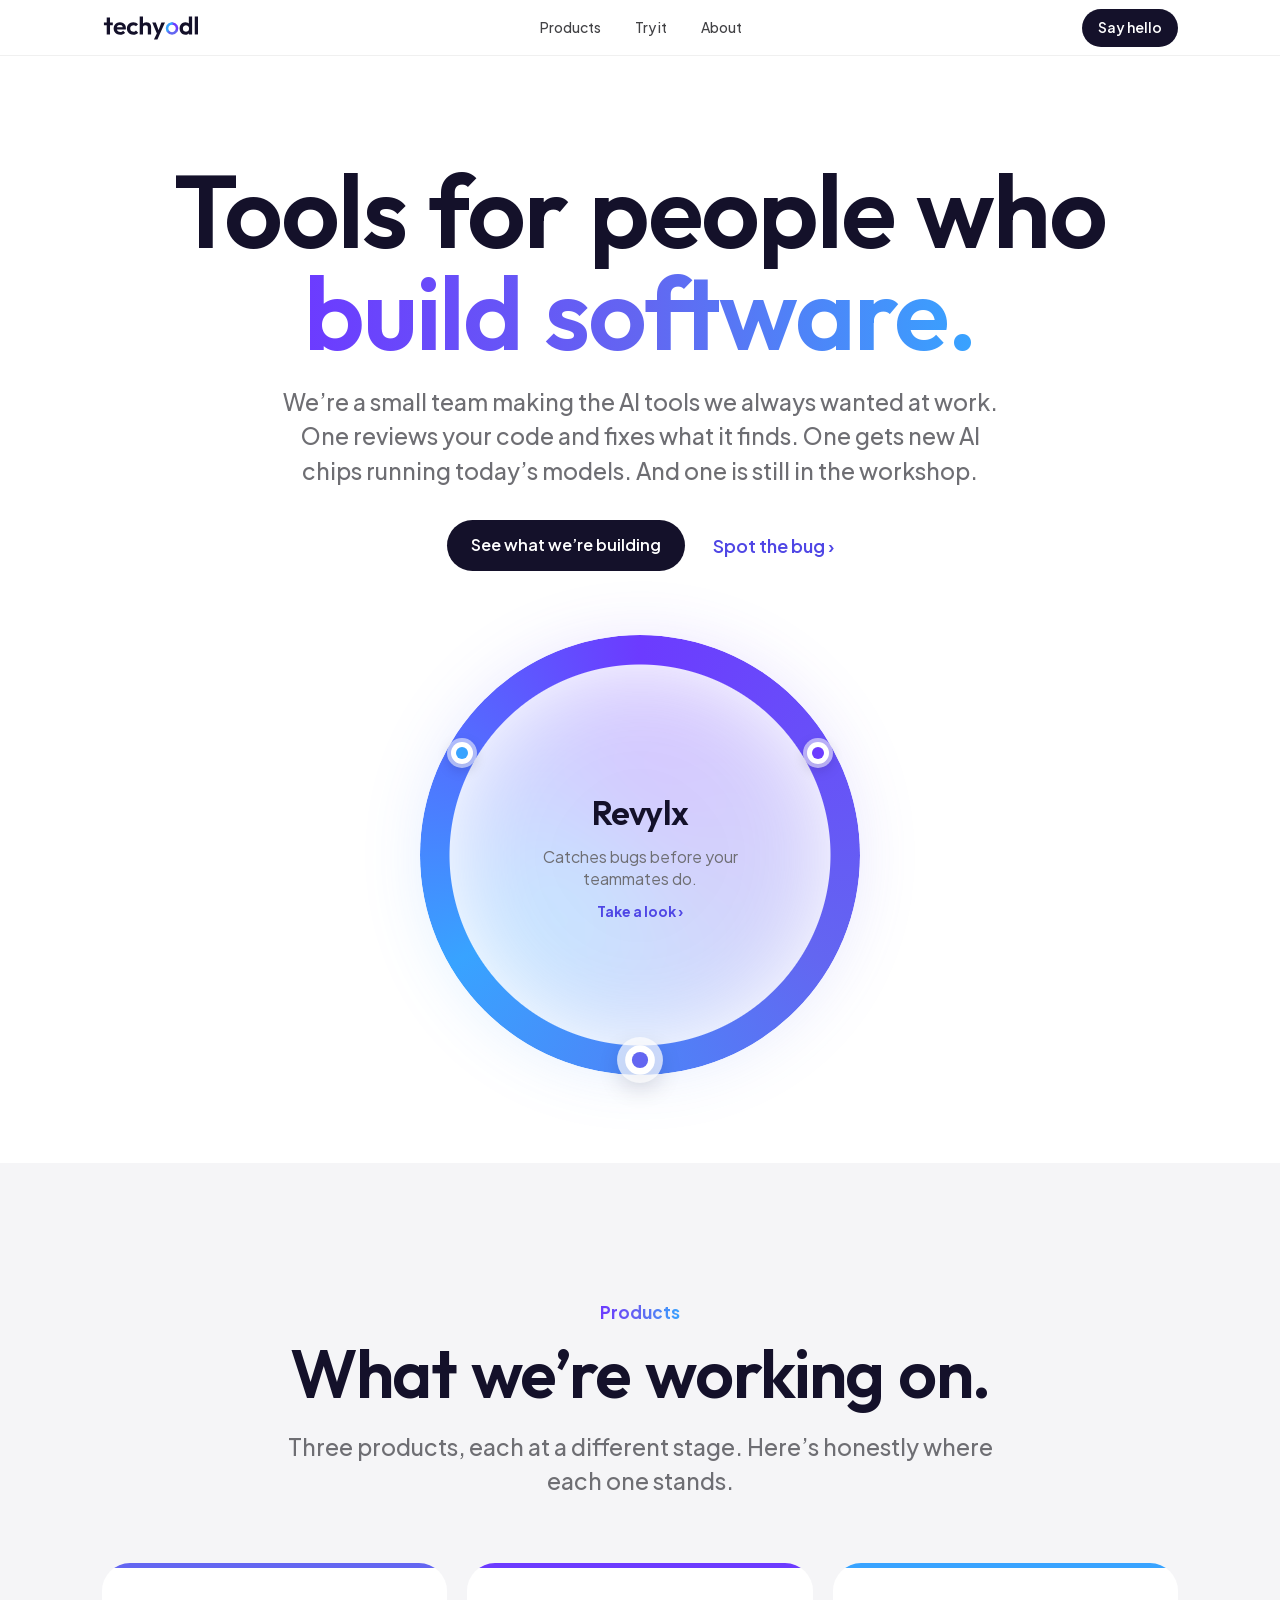
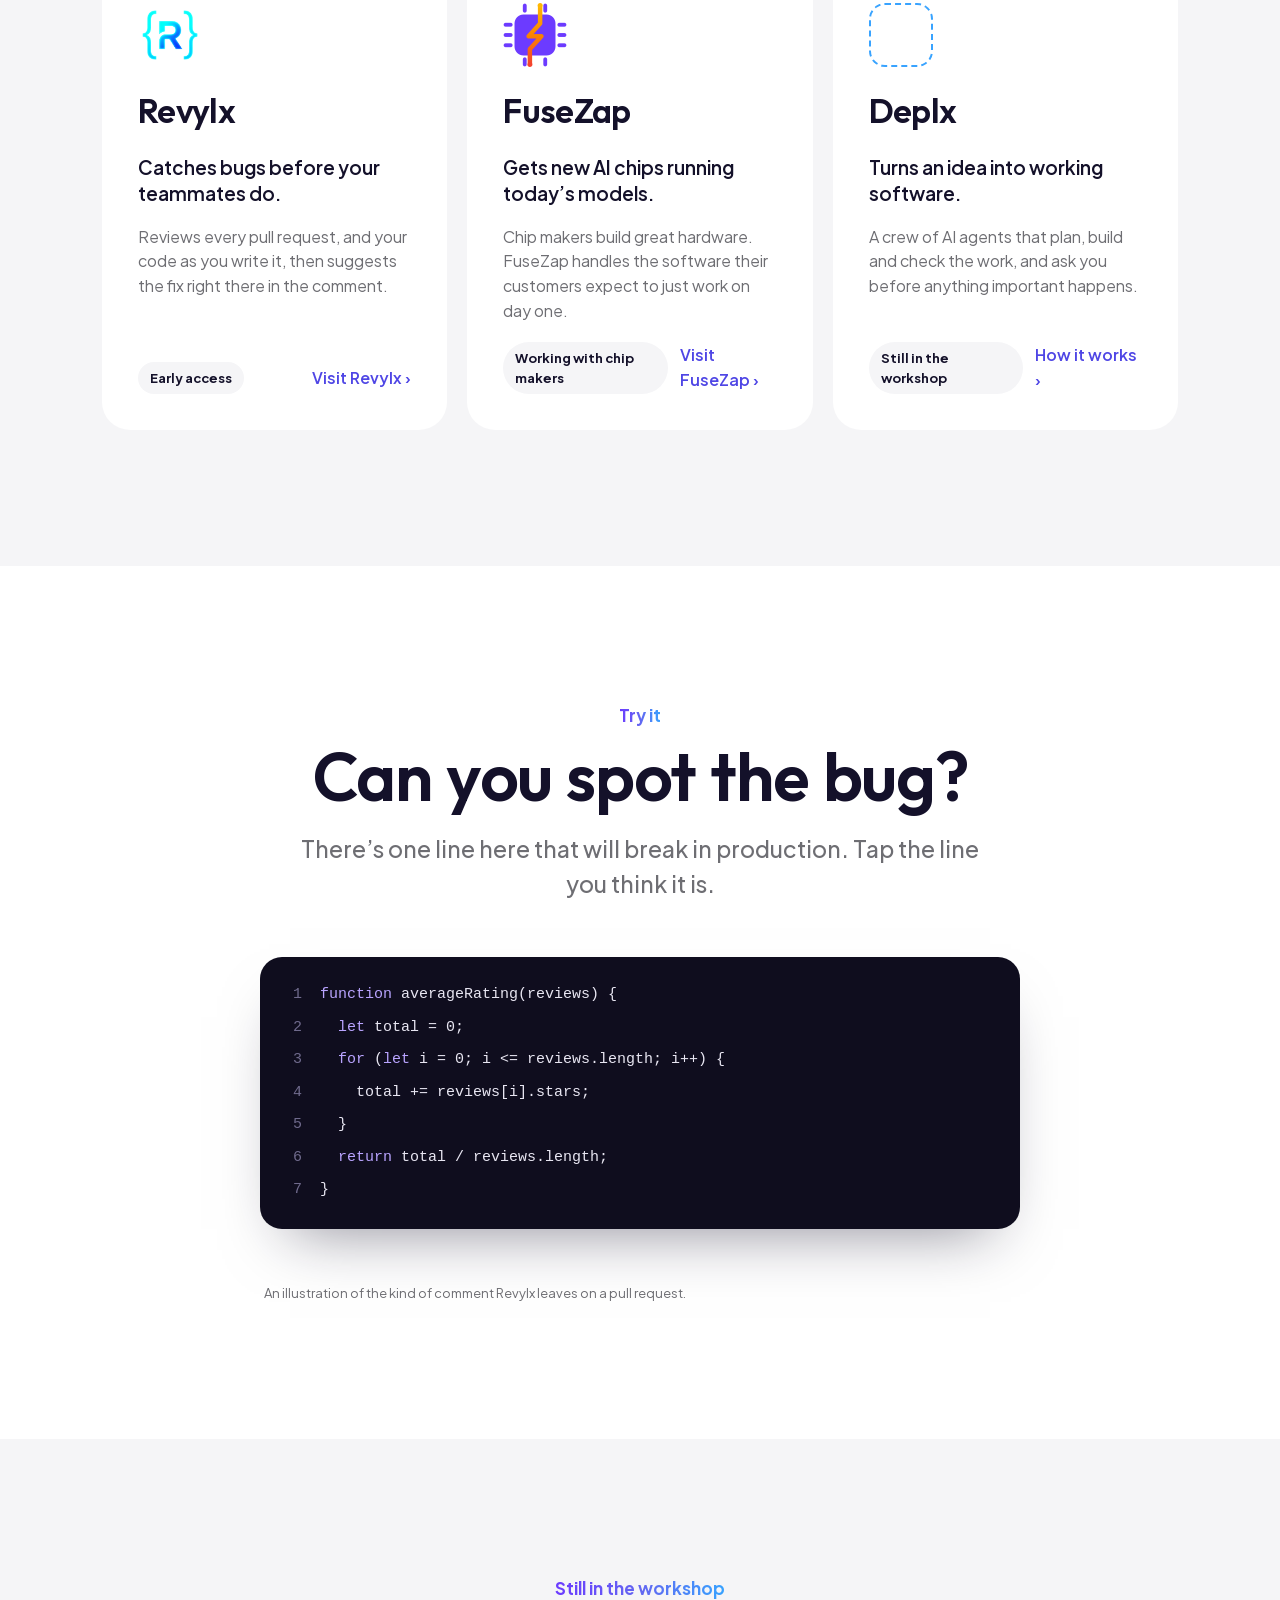
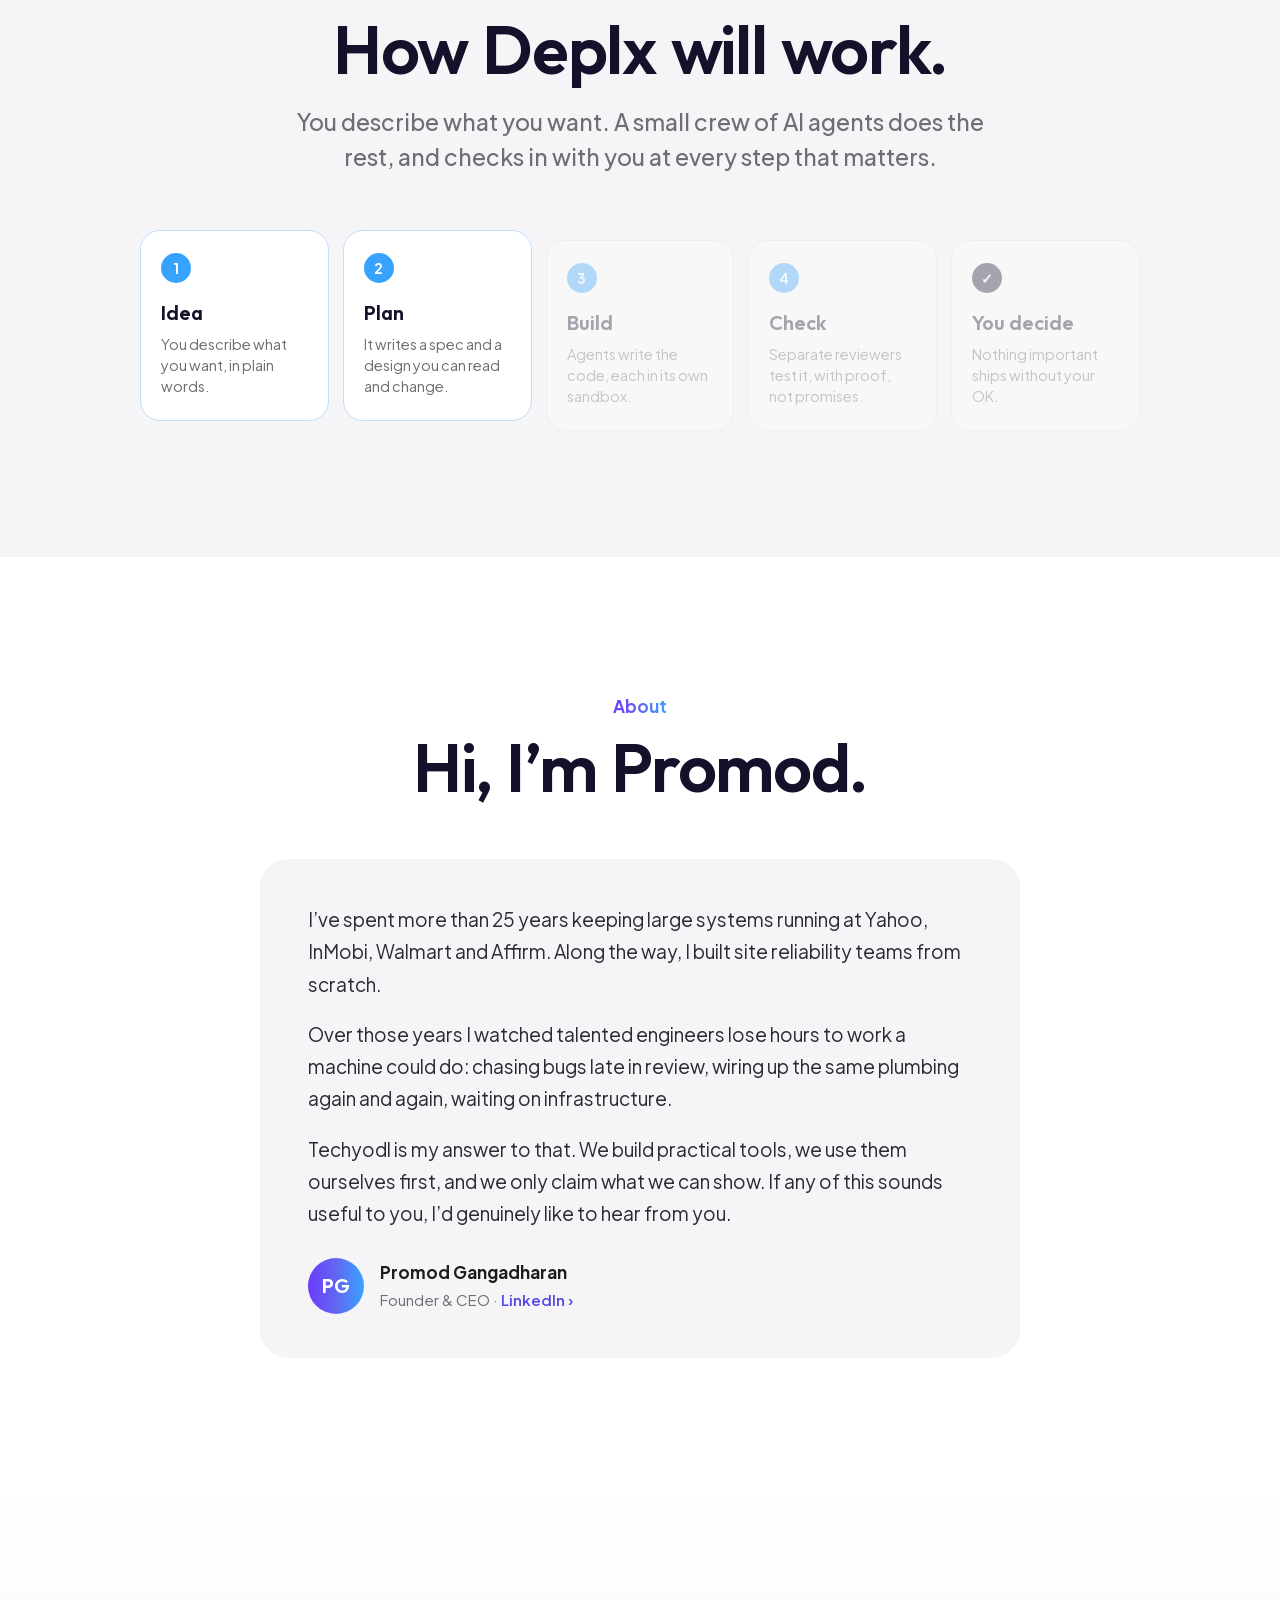
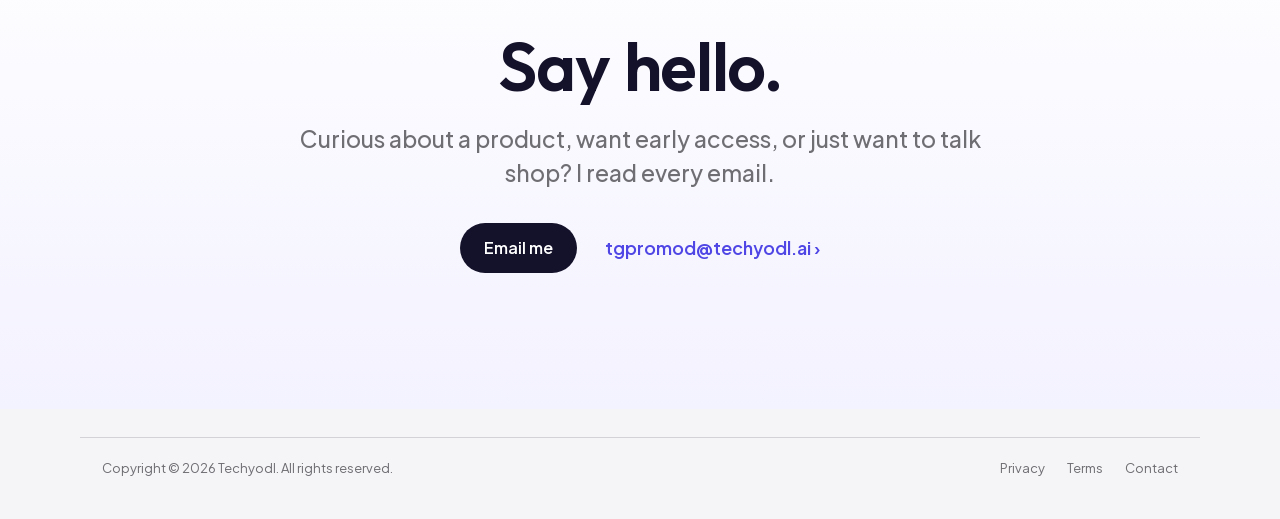
==== index.html @ 25a21658 "Launch techyodl.ai: products, spot-the-bug, Deplx steps, founder note, legal pages Co-Authored-By: C" ====
<!doctype html>
<html lang="en">
<head>
<meta charset="utf-8">
<meta name="viewport" content="width=device-width, initial-scale=1">
<title>techyodl — Tools for people who build software</title>
<meta name="description" content="A small team making AI tools for engineers: Revylx reviews your code and fixes what it finds, FuseZap gets new AI chips running today's models, and Deplx is still in the workshop.">
<meta name="theme-color" content="#FFFFFF">
<meta property="og:type" content="website">
<meta property="og:title" content="techyodl — Tools for people who build software">
<meta property="og:description" content="Revylx, FuseZap and Deplx: AI tools from a small team that uses what it builds.">
<meta property="og:url" content="https://techyodl.ai">
<meta property="og:image" content="https://techyodl.ai/og.png">
<meta name="twitter:card" content="summary_large_image">
<meta name="twitter:image" content="https://techyodl.ai/og.png">
<link rel="icon" href="/favicon.svg" type="image/svg+xml">
<link rel="icon" href="/favicon.ico" sizes="any">
<link rel="apple-touch-icon" href="/apple-touch-icon.png">
<link rel="preload" href="fonts/outfit-latin.woff2" as="font" type="font/woff2" crossorigin>
<link rel="stylesheet" href="styles.css?v=3">
</head>
<body>

<nav>
  <div class="wrap">
    <a class="brand" href="#top"><img src="logo.svg" alt="techyodl" width="122" height="26"></a>
    <div class="menu" id="menu"><a href="#products">Products</a><a href="#bug">Try it</a><a href="#hello">About</a><a class="menu-cta" href="#contact">Contact</a></div>
    <a class="pill" href="#contact">Say hello</a>
    <button class="menu-btn" aria-label="Open menu" aria-expanded="false" aria-controls="menu"><span></span><span></span></button>
  </div>
</nav>

<header class="hero center" id="top">
  <div class="wrap">
    <h1 class="reveal">Tools for people who<br><span class="grad">build software.</span></h1>
    <p class="sub reveal d1">We’re a small team making the AI tools we always wanted at work. One reviews your code and fixes what it finds. One gets new AI chips running today’s models. And one is still in the workshop.</p>
    <div class="links reveal d2">
      <a class="pill" href="#products">See what we’re building</a>
      <a class="more" href="#bug">Spot the bug ›</a>
    </div>
  </div>
  <div class="orbit2 reveal d3" aria-label="Our three products">
    <div class="glow" aria-hidden="true"></div>
    <div class="ring" aria-hidden="true"></div>
    <button class="dot" data-i="0" style="--c:#6366F1; left: calc(50% + (50% - 15px) * cos(90deg)); top: calc(50% + (50% - 15px) * sin(90deg))" aria-label="Revylx"></button>
    <button class="dot" data-i="1" style="--c:#6C3BFF; left: calc(50% + (50% - 15px) * cos(-30deg)); top: calc(50% + (50% - 15px) * sin(-30deg))" aria-label="FuseZap"></button>
    <button class="dot" data-i="2" style="--c:#38A3FF; left: calc(50% + (50% - 15px) * cos(210deg)); top: calc(50% + (50% - 15px) * sin(210deg))" aria-label="Deplx"></button>
    <div class="center" aria-live="polite">
      <div class="spot">
        <div class="name">Revylx</div>
        <div class="line">Catches bugs before your teammates do.</div>
        <a href="#products">Take a look ›</a>
      </div>
    </div>
  </div>
</header>

<section class="alt" id="products">
  <div class="wrap center">
    <p class="kicker reveal">Products</p>
    <h2 class="headline reveal d1">What we’re working on.</h2>
    <p class="sub reveal d2">Three products, each at a different stage. Here’s honestly where each one stands.</p>
    <div class="products">
      <article class="product reveal" style="--c:#6366F1">
        <img class="logo" src="assets/revylx.png" alt="Revylx logo" width="64" height="64">
        <h3>Revylx</h3>
        <p class="tag">Catches bugs before your teammates do.</p>
        <p>Reviews every pull request, and your code as you write it, then suggests the fix right there in the comment.</p>
        <div class="foot"><span class="badge">Early access</span><a class="more" href="https://revylx.techyodl.ai">Visit Revylx ›</a></div>
      </article>
      <article class="product reveal d1" style="--c:#6C3BFF">
        <img class="logo" src="assets/fusezap.png" alt="FuseZap logo" width="64" height="64">
        <h3>FuseZap</h3>
        <p class="tag">Gets new AI chips running today’s models.</p>
        <p>Chip makers build great hardware. FuseZap handles the software their customers expect to just work on day one.</p>
        <div class="foot"><span class="badge">Working with chip makers</span><a class="more" href="https://fusezap.ai">Visit FuseZap ›</a></div>
      </article>
      <article class="product reveal d2" style="--c:#38A3FF">
        <div class="soon-logo" aria-hidden="true"></div>
        <h3>Deplx</h3>
        <p class="tag">Turns an idea into working software.</p>
        <p>A crew of AI agents that plan, build and check the work, and ask you before anything important happens.</p>
        <div class="foot"><span class="badge">Still in the workshop</span><a class="more" href="#deplx">How it works ›</a></div>
      </article>
    </div>
  </div>
</section>

<section id="bug">
  <div class="wrap center">
    <p class="kicker reveal">Try it</p>
    <h2 class="headline reveal d1">Can you spot the bug?</h2>
    <p class="sub reveal d2">There’s one line here that will break in production. Tap the line you think it is.</p>
    <div class="bug reveal">
      <div class="code" role="group" aria-label="Code snippet. Choose the line with the bug.">
        <button class="ln" data-ok="0"><span class="num">1</span><span><span class="k">function</span> averageRating(reviews) {</span></button>
        <button class="ln" data-ok="0"><span class="num">2</span><span>  <span class="k">let</span> total = 0;</span></button>
        <button class="ln" data-ok="1"><span class="num">3</span><span>  <span class="k">for</span> (<span class="k">let</span> i = 0; i &lt;= reviews.length; i++) {</span></button>
        <button class="ln" data-ok="0"><span class="num">4</span><span>    total += reviews[i].stars;</span></button>
        <button class="ln" data-ok="0"><span class="num">5</span><span>  }</span></button>
        <button class="ln" data-ok="0"><span class="num">6</span><span>  <span class="k">return</span> total / reviews.length;</span></button>
        <button class="ln" data-ok="0"><span class="num">7</span><span>}</span></button>
      </div>
      <p class="hint" aria-live="polite"></p>
      <div class="review" role="status">
        <div class="who"><img src="assets/revylx.png" alt="">Revylx <span class="sev">Bug · line 3</span></div>
        <p>This loop runs one step too far. When <code>i</code> equals <code>reviews.length</code>, <code>reviews[i]</code> is undefined and <code>.stars</code> throws. Use <code>&lt;</code> instead of <code>&lt;=</code>.</p>
        <pre><span class="del">-  for (let i = 0; i &lt;= reviews.length; i++) {</span>
<span class="add">+  for (let i = 0; i &lt; reviews.length; i++) {</span></pre>
      </div>
      <p class="note">An illustration of the kind of comment Revylx leaves on a pull request.</p>
    </div>
  </div>
</section>

<section class="alt" id="deplx">
  <div class="wrap center">
    <p class="kicker reveal">Still in the workshop</p>
    <h2 class="headline reveal d1">How Deplx will work.</h2>
    <p class="sub reveal d2">You describe what you want. A small crew of AI agents does the rest, and checks in with you at every step that matters.</p>
    <div class="steps">
      <div class="step"><div class="i">1</div><div class="t">Idea</div><p>You describe what you want, in plain words.</p></div>
      <div class="step"><div class="i">2</div><div class="t">Plan</div><p>It writes a spec and a design you can read and change.</p></div>
      <div class="step"><div class="i">3</div><div class="t">Build</div><p>Agents write the code, each in its own sandbox.</p></div>
      <div class="step"><div class="i">4</div><div class="t">Check</div><p>Separate reviewers test it, with proof, not promises.</p></div>
      <div class="step"><div class="i">✓</div><div class="t">You decide</div><p>Nothing important ships without your OK.</p></div>
    </div>
  </div>
</section>

<section id="hello">
  <div class="wrap center">
    <p class="kicker reveal">About</p>
    <h2 class="headline reveal d1">Hi, I’m Promod.</h2>
    <div class="note-card reveal" style="background: var(--alt)">
      <p>I’ve spent more than 25 years keeping large systems running at Yahoo, InMobi, Walmart and Affirm. Along the way, I built site reliability teams from scratch.</p>
      <p>Over those years I watched talented engineers lose hours to work a machine could do: chasing bugs late in review, wiring up the same plumbing again and again, waiting on infrastructure.</p>
      <p>Techyodl is my answer to that. We build practical tools, we use them ourselves first, and we only claim what we can show. If any of this sounds useful to you, I’d genuinely like to hear from you.</p>
      <div class="sig"><div class="av" aria-hidden="true">PG</div><div><b>Promod Gangadharan</b><span>Founder &amp; CEO · <a class="more" style="font-size:15px" href="https://www.linkedin.com/in/promodk" target="_blank" rel="noopener">LinkedIn ›</a></span></div></div>
    </div>
  </div>
</section>

<section class="cta center" id="contact">
  <div class="wrap">
    <h2 class="headline reveal">Say hello.</h2>
    <p class="sub reveal d1">Curious about a product, want early access, or just want to talk shop? I read every email.</p>
    <div class="links reveal d2">
      <a class="pill" href="mailto:tgpromod@techyodl.ai">Email me</a>
      <a class="more" href="mailto:tgpromod@techyodl.ai">tgpromod@techyodl.ai ›</a>
    </div>
  </div>
</section>

<footer>
  <div class="wrap">
    <span>Copyright © 2026 Techyodl. All rights reserved.</span>
    <div class="legal-links"><a href="privacy.html">Privacy</a><a href="terms.html">Terms</a><a href="mailto:tgpromod@techyodl.ai">Contact</a></div>
  </div>
</footer>

<script>
(() => {
  const nav = document.querySelector('nav'), btn = nav.querySelector('.menu-btn');
  btn.addEventListener('click', () => { const o = nav.classList.toggle('open'); btn.setAttribute('aria-expanded', o); btn.setAttribute('aria-label', o ? 'Close menu' : 'Open menu'); });
  nav.querySelectorAll('.menu a').forEach(a => a.addEventListener('click', () => { nav.classList.remove('open'); btn.setAttribute('aria-expanded', false); }));
  const io = new IntersectionObserver((es) => es.forEach(e => { if (e.isIntersecting) { e.target.classList.add('in'); io.unobserve(e.target); } }), { threshold: 0.12 });
  document.querySelectorAll('.reveal').forEach(el => io.observe(el));

  // orbit spotlight
  const P = [
    { name: 'Revylx', line: 'Catches bugs before your teammates do.', href: '#products' },
    { name: 'FuseZap', line: 'Gets new AI chips running today’s models.', href: '#products' },
    { name: 'Deplx', line: 'Turns an idea into working software. Still in the workshop.', href: '#deplx' },
  ];
  const dots = [...document.querySelectorAll('.orbit2 .dot')], spot = document.querySelector('.orbit2 .spot');
  let cur = 0, timer;
  const show = (i) => {
    cur = i; dots.forEach((d, k) => d.classList.toggle('on', k === i));
    spot.classList.add('out');
    setTimeout(() => { spot.querySelector('.name').textContent = P[i].name; spot.querySelector('.line').textContent = P[i].line; spot.querySelector('a').setAttribute('href', P[i].href); spot.classList.remove('out'); }, 250);
  };
  const auto = () => { clearInterval(timer); if (!matchMedia('(prefers-reduced-motion: reduce)').matches) timer = setInterval(() => show((cur + 1) % P.length), 3800); };
  dots.forEach((d, i) => d.addEventListener('click', () => { show(i); auto(); }));
  dots[0].classList.add('on'); auto();

  // spot the bug
  const lines = [...document.querySelectorAll('.code .ln')], hint = document.querySelector('.bug .hint'), review = document.querySelector('.review');
  let tries = 0, solved = false;
  const reveal = () => { solved = true; lines.forEach(l => { if (l.dataset.ok === '1') l.classList.add('hit'); }); review.classList.add('show'); };
  lines.forEach(l => l.addEventListener('click', () => {
    if (solved) return;
    if (l.dataset.ok === '1') { hint.textContent = 'Nice catch. Here’s what Revylx would say:'; reveal(); return; }
    tries++; l.classList.add('miss');
    hint.textContent = tries < 2 ? 'Not that one. Look closely at the loop.' : 'Tricky one. Here it is:';
    if (tries >= 2) reveal();
  }));

  // deplx steps light up one by one
  const steps = [...document.querySelectorAll('.step')];
  const so = new IntersectionObserver((es) => es.forEach(e => {
    if (!e.isIntersecting) return; so.disconnect();
    steps.forEach((s, i) => setTimeout(() => s.classList.add('on'), i * 450));
  }), { threshold: 0.3 });
  if (steps.length) so.observe(steps[0].parentElement);
})();
</script>
</body>
</html>
---- styles.css ----
@font-face { font-family: 'Outfit'; font-style: normal; font-weight: 500 700; font-display: swap; src: url(fonts/outfit-latin.woff2) format('woff2'); }
@font-face { font-family: 'Plus Jakarta Sans'; font-style: normal; font-weight: 400 800; font-display: swap; src: url(fonts/plus-jakarta-sans-latin.woff2) format('woff2'); }

:root {
  --ink: #14112A; --text: #1D1D1F; --grey: #6E6E73; --line: #E3E3E8; --alt: #F5F5F7; --white: #FFFFFF;
  --violet: #6C3BFF; --indigo: #6366F1; --sky: #38A3FF; --link: #4F46E5;
  --family: linear-gradient(90deg, #6C3BFF 0%, #6366F1 50%, #38A3FF 100%);
  --display: 'Outfit', -apple-system, 'Segoe UI', sans-serif;
  --body: 'Plus Jakarta Sans', -apple-system, 'Segoe UI', sans-serif;
}
* { box-sizing: border-box; }
html { scroll-behavior: smooth; }
body { margin: 0; font-family: var(--body); font-size: 17px; line-height: 1.55; color: var(--text); background: var(--white); -webkit-font-smoothing: antialiased; }
a { color: inherit; text-decoration: none; }
.wrap { max-width: 1120px; margin: 0 auto; padding: 0 22px; }
.center { text-align: center; }
h1, h2, h3 { margin: 0; font-family: var(--display); font-weight: 600; letter-spacing: -0.02em; word-spacing: 0.04em; color: var(--ink); }
.headline { font-size: clamp(36px, 5.6vw, 68px); line-height: 1.06; }
.sub { font-size: clamp(18px, 2vw, 23px); line-height: 1.5; color: var(--grey); font-weight: 500; max-width: 720px; margin: 20px auto 0; }
.kicker { font-size: 17px; font-weight: 700; margin: 0 0 12px; background: var(--family); -webkit-background-clip: text; background-clip: text; color: transparent; display: inline-block; }
section { padding: 136px 0; }
.alt { background: var(--alt); }
.grad { background: var(--family); -webkit-background-clip: text; background-clip: text; color: transparent; }

.links { display: flex; justify-content: center; align-items: center; gap: 28px; margin-top: 32px; flex-wrap: wrap; }
.pill { background: var(--ink); color: var(--white); font-weight: 600; font-size: 16px; padding: 13px 24px; border-radius: 999px; transition: opacity .2s ease; }
.pill:hover { opacity: .86; }
.more { color: var(--link); font-weight: 600; font-size: 18px; }
.more:hover { text-decoration: underline; }

.reveal { opacity: 0; transform: translateY(32px); transition: opacity .9s cubic-bezier(.2,.7,.2,1), transform .9s cubic-bezier(.2,.7,.2,1); }
.reveal.in { opacity: 1; transform: none; }
.d1 { transition-delay: .08s; } .d2 { transition-delay: .16s; } .d3 { transition-delay: .24s; }

/* nav */
nav { position: sticky; top: 0; z-index: 20; height: 56px; background: rgba(255,255,255,.8); backdrop-filter: saturate(180%) blur(20px); -webkit-backdrop-filter: saturate(180%) blur(20px); border-bottom: 1px solid rgba(0,0,0,.06); }
nav .wrap { height: 56px; display: flex; align-items: center; justify-content: space-between; }
.brand img { height: 26px; width: auto; display: block; }
nav .menu { display: flex; gap: 34px; font-size: 14px; color: #424245; font-weight: 500; }
nav .menu a:hover { color: var(--text); }
nav .pill { font-size: 14px; padding: 8px 16px; }
.menu-btn { display: none; width: 40px; height: 40px; border: 0; background: transparent; cursor: pointer; position: relative; }
.menu-btn span { position: absolute; left: 11px; right: 11px; height: 2px; border-radius: 2px; background: var(--text); transition: transform .25s ease, top .25s ease; }
.menu-btn span:nth-child(1) { top: 15px; } .menu-btn span:nth-child(2) { top: 23px; }
nav.open .menu-btn span:nth-child(1) { top: 19px; transform: rotate(45deg); }
nav.open .menu-btn span:nth-child(2) { top: 19px; transform: rotate(-45deg); }
@media (min-width: 860px) { nav .menu .menu-cta { display: none; } }

/* hero */
.hero { padding: 104px 0 88px; overflow: hidden; }
.hero h1 { font-size: clamp(46px, 8vw, 104px); line-height: 1.0; }
.orbit { width: min(560px, 90vw); margin: 64px auto 0; display: block; overflow: visible; }
.orbit .seg { stroke-dasharray: 260 1000; stroke-dashoffset: 260; animation: draw 1.4s cubic-bezier(.3,.7,.2,1) forwards; }
.orbit .seg.s2 { animation-delay: .25s; } .orbit .seg.s3 { animation-delay: .5s; }
@keyframes draw { to { stroke-dashoffset: 0; } }
.orbit text { font-family: var(--display); font-weight: 600; font-size: 22px; fill: var(--ink); }
.orbit text.st { font-family: var(--body); font-weight: 500; font-size: 14px; fill: var(--grey); }

/* products */
.products { display: grid; grid-template-columns: repeat(3, minmax(0, 1fr)); gap: 20px; margin-top: 64px; text-align: left; }
.product { position: relative; background: var(--white); border-radius: 28px; padding: 40px 36px 36px; display: flex; flex-direction: column; gap: 18px; min-height: 420px; overflow: hidden; }
.product::before { content: ""; position: absolute; left: 0; right: 0; top: 0; height: 5px; background: var(--c); }
.product .logo { width: 64px; height: 64px; border-radius: 16px; object-fit: contain; }
.product .soon-logo { width: 64px; height: 64px; border-radius: 16px; border: 2px dashed var(--sky); }
.product h3 { font-size: 34px; }
.product .tag { font-size: 19px; font-weight: 600; color: var(--ink); line-height: 1.35; margin: 0; }
.product p { margin: 0; color: var(--grey); font-size: 16px; }
.product .foot { margin-top: auto; display: flex; align-items: center; justify-content: space-between; gap: 12px; }
.badge { font-size: 13px; font-weight: 700; padding: 6px 12px; border-radius: 999px; background: var(--alt); color: var(--ink); }
.product .more { font-size: 16px; }

/* principles */
.principles { display: grid; grid-template-columns: repeat(3, minmax(0, 1fr)); gap: 20px; margin-top: 64px; text-align: left; }
.principle { background: var(--alt); border-radius: 24px; padding: 36px; }
.principle .n { font-family: var(--display); font-size: 15px; font-weight: 600; margin: 0 0 18px; }
.principle h3 { font-size: 26px; margin-bottom: 10px; }
.principle p { margin: 0; color: var(--grey); }

/* founder */
.founder { display: grid; grid-template-columns: 260px 1fr; gap: 56px; align-items: center; max-width: 900px; margin: 64px auto 0; text-align: left; }
.founder .portrait { width: 260px; aspect-ratio: 1; border-radius: 32px; background: var(--family); display: grid; place-items: center; color: var(--white); font-family: var(--display); font-weight: 600; font-size: 84px; }
.founder .role { font-weight: 700; margin: 0 0 6px; font-size: 16px; }
.founder h3 { font-size: 40px; }
.founder p { color: #3A3A3F; font-size: 18px; line-height: 1.65; margin: 18px 0 0; }
.founder .more { display: inline-block; margin-top: 18px; font-size: 16px; }

/* contact */
.cta { background: linear-gradient(180deg, var(--white), #F3F2FF); }

/* footer */
footer { background: var(--alt); padding: 28px 0 40px; font-size: 13px; color: var(--grey); }
footer .wrap { display: flex; justify-content: space-between; align-items: center; gap: 16px; flex-wrap: wrap; border-top: 1px solid #D2D2D7; padding-top: 20px; }
footer .legal-links { display: flex; gap: 22px; flex-wrap: wrap; }
footer a:hover { color: var(--text); text-decoration: underline; }

/* legal pages */
.legal { padding: 96px 0 120px; }
.legal .wrap { max-width: 760px; }
.legal h1 { font-size: clamp(40px, 6vw, 64px); line-height: 1.05; margin-bottom: 12px; }
.legal .updated { color: var(--grey); font-size: 15px; margin: 0 0 48px; }
.legal h2 { font-size: 24px; margin: 44px 0 12px; }
.legal p, .legal li { font-size: 17px; line-height: 1.7; color: #3A3A3F; }
.legal ul { padding-left: 22px; }
.legal a { color: var(--link); text-decoration: underline; }

/* responsive */
@media (min-width: 1440px) { .wrap { max-width: 1200px; } section { padding: 160px 0; } }
@media (max-width: 1023px) {
  section { padding: 112px 0; }
  .products { grid-template-columns: 1fr; max-width: 620px; margin-left: auto; margin-right: auto; }
  .product { min-height: 0; }
  .principles { grid-template-columns: 1fr; max-width: 620px; margin-left: auto; margin-right: auto; }
  .founder { grid-template-columns: 200px 1fr; gap: 36px; }
  .founder .portrait { width: 200px; font-size: 64px; }
}
@media (max-width: 859px) {
  .menu-btn { display: block; }
  nav .pill { display: none; }
  nav .menu { display: none; position: absolute; top: 56px; left: 0; right: 0; flex-direction: column; gap: 0; background: rgba(255,255,255,.97); backdrop-filter: blur(20px); border-bottom: 1px solid var(--line); padding: 8px 22px 20px; }
  nav .menu a { font-size: 20px; font-weight: 700; color: var(--text); padding: 14px 0; border-bottom: 1px solid var(--line); }
  nav.open .menu { display: flex; }
}
@media (max-width: 767px) {
  body { font-size: 16px; }
  .wrap { padding: 0 20px; }
  section { padding: 84px 0; }
  .hero { padding: 64px 0 56px; }
  .hero h1 { font-size: clamp(40px, 11vw, 56px); }
  .headline { font-size: clamp(32px, 9vw, 44px); }
  .orbit { margin-top: 40px; }
  .orbit text { font-size: 26px; } .orbit text.st { font-size: 17px; }
  .products, .principles { margin-top: 44px; gap: 14px; }
  .product { padding: 32px 26px 28px; border-radius: 22px; }
  .principle { padding: 28px 24px; border-radius: 20px; }
  .founder { grid-template-columns: 1fr; gap: 24px; margin-top: 44px; }
  .founder .portrait { width: 140px; font-size: 46px; border-radius: 24px; }
  .founder h3 { font-size: 32px; }
  .founder p { font-size: 17px; }
  .legal { padding: 64px 0 88px; }
  footer .wrap { flex-direction: column; align-items: flex-start; }
}
@media (prefers-reduced-motion: reduce) {
  .reveal { opacity: 1; transform: none; transition: none; }
  .orbit .seg { animation: none; stroke-dashoffset: 0; }
}

/* ---------- v2: seamless orbit hero ---------- */
.orbit2 { position: relative; width: min(440px, 82vw); aspect-ratio: 1; margin: 64px auto 0; }
.orbit2 .glow { position: absolute; inset: 6%; border-radius: 50%; background: conic-gradient(from 0deg, #6C3BFF, #6366F1, #38A3FF, #6C3BFF); filter: blur(42px); opacity: .28; animation: spin 24s linear infinite; }
.orbit2 .ring { position: absolute; inset: 0; border-radius: 50%; background: conic-gradient(from 0deg, #6C3BFF, #6366F1, #38A3FF, #6C3BFF);
  -webkit-mask: radial-gradient(farthest-side, transparent calc(100% - 30px), #000 calc(100% - 29px)); mask: radial-gradient(farthest-side, transparent calc(100% - 30px), #000 calc(100% - 29px));
  animation: spin 24s linear infinite; }
@keyframes spin { to { transform: rotate(360deg); } }
.orbit2 .dot { position: absolute; width: 22px; height: 22px; margin: -11px 0 0 -11px; border-radius: 50%; background: var(--white); border: 0; padding: 0; cursor: pointer;
  box-shadow: 0 0 0 4px rgba(255,255,255,.55), 0 4px 14px rgba(20,17,42,.25); transition: transform .3s ease, box-shadow .3s ease; }
.orbit2 .dot::after { content: ""; position: absolute; inset: 5px; border-radius: 50%; background: var(--c); }
.orbit2 .dot.on { transform: scale(1.35); box-shadow: 0 0 0 6px rgba(255,255,255,.7), 0 6px 20px rgba(20,17,42,.3); }
.orbit2 .dot:focus-visible { outline: 3px solid var(--link); outline-offset: 4px; }
.orbit2 .center { position: absolute; inset: 22%; display: flex; flex-direction: column; align-items: center; justify-content: center; text-align: center; }
.orbit2 .spot { transition: opacity .35s ease, transform .35s ease; }
.orbit2 .spot.out { opacity: 0; transform: translateY(8px); }
.orbit2 .spot .name { font-family: var(--display); font-weight: 600; font-size: clamp(26px, 4vw, 34px); color: var(--ink); letter-spacing: -0.02em; }
.orbit2 .spot .line { font-size: clamp(14px, 1.6vw, 16px); color: var(--grey); margin-top: 6px; max-width: 220px; line-height: 1.4; }
.orbit2 .spot a { display: inline-block; margin-top: 10px; font-size: 14px; font-weight: 700; color: var(--link); }

/* ---------- v2: spot the bug ---------- */
.bug { max-width: 760px; margin: 56px auto 0; text-align: left; }
.code { background: #0F0D1E; border-radius: 22px; padding: 22px 0; font-family: 'JetBrains Mono', ui-monospace, monospace; font-size: 15px; line-height: 1.5; color: #E8E6F2; overflow-x: auto; box-shadow: 0 30px 60px -30px rgba(20,17,42,.5); }
.code button.ln { display: flex; width: 100%; gap: 18px; padding: 5px 24px; border: 0; background: transparent; color: inherit; font: inherit; text-align: left; cursor: pointer; white-space: pre; min-width: max-content; transition: background .2s ease; }
.code button.ln:hover { background: rgba(255,255,255,.06); }
.code button.ln .num { color: #6F6A8C; width: 18px; flex: none; text-align: right; }
.code button.ln.miss { background: rgba(244,68,46,.14); }
.code button.ln.hit { background: rgba(56,163,255,.18); }
.code .k { color: #B9A4FF; } .code .s { color: #7EE0B6; } .code .c { color: #6F6A8C; }
.bug .hint { margin: 16px 4px 0; color: var(--grey); font-size: 15px; min-height: 24px; }
.review { margin-top: 18px; background: var(--white); border: 1px solid var(--line); border-radius: 20px; padding: 22px 24px; box-shadow: 0 20px 40px -24px rgba(20,17,42,.3); display: none; }
.review.show { display: block; animation: rise .5s cubic-bezier(.2,.7,.2,1); }
@keyframes rise { from { opacity: 0; transform: translateY(12px); } to { opacity: 1; transform: none; } }
.review .who { display: flex; align-items: center; gap: 10px; font-weight: 700; font-size: 15px; }
.review .who img { width: 26px; height: 26px; }
.review .sev { font-size: 12px; font-weight: 700; padding: 3px 9px; border-radius: 999px; background: #FDECEA; color: #B42318; }
.review p { margin: 12px 0 0; color: #3A3A3F; font-size: 16px; }
.review pre { margin: 14px 0 0; background: var(--alt); border-radius: 12px; padding: 12px 16px; font-family: 'JetBrains Mono', ui-monospace, monospace; font-size: 14px; overflow-x: auto; }
.review .del { color: #B42318; } .review .add { color: #067647; }
.bug .note { font-size: 13px; color: var(--grey); margin: 14px 4px 0; }

/* ---------- v2: deplx steps ---------- */
.steps { display: grid; grid-template-columns: repeat(5, minmax(0, 1fr)); gap: 14px; margin: 56px auto 0; max-width: 1000px; text-align: left; counter-reset: s; }
.step { background: var(--white); border-radius: 20px; padding: 22px 20px; border: 1px solid var(--line); opacity: .35; transform: translateY(10px); transition: opacity .5s ease, transform .5s ease, border-color .5s ease; }
.step.on { opacity: 1; transform: none; border-color: #BFDFFF; }
.step .t { font-family: var(--display); font-weight: 600; font-size: 20px; color: var(--ink); }
.step p { margin: 6px 0 0; font-size: 14.5px; color: var(--grey); line-height: 1.45; }
.step .i { width: 30px; height: 30px; border-radius: 50%; display: grid; place-items: center; font-size: 14px; font-weight: 700; color: var(--white); background: var(--sky); margin-bottom: 14px; }
.step:last-child .i { background: var(--ink); }

/* ---------- v2: founder note ---------- */
.note-card { max-width: 760px; margin: 56px auto 0; text-align: left; background: var(--white); border-radius: 28px; padding: 44px 48px; }
.note-card p { font-size: 19px; line-height: 1.7; color: #2C2B33; margin: 0 0 18px; }
.note-card .sig { display: flex; align-items: center; gap: 16px; margin-top: 28px; }
.note-card .av { width: 56px; height: 56px; border-radius: 50%; background: var(--family); color: var(--white); display: grid; place-items: center; font-family: var(--display); font-weight: 600; font-size: 20px; }
.note-card .sig b { display: block; font-size: 17px; }
.note-card .sig span { color: var(--grey); font-size: 15px; }

@media (max-width: 1023px) { .steps { grid-template-columns: 1fr; max-width: 520px; } }
@media (max-width: 767px) {
  .orbit2 { margin-top: 44px; }
  .orbit2 .ring { -webkit-mask: radial-gradient(farthest-side, transparent calc(100% - 22px), #000 calc(100% - 21px)); mask: radial-gradient(farthest-side, transparent calc(100% - 22px), #000 calc(100% - 21px)); }
  .code { font-size: 11px; border-radius: 18px; } .code button.ln { padding: 5px 12px; gap: 8px; } .review pre { font-size: 10.5px; padding: 12px 10px; overflow-x: auto; }
  .note-card { padding: 30px 24px; border-radius: 22px; } .note-card p { font-size: 17px; }
}
@media (prefers-reduced-motion: reduce) { .orbit2 .ring, .orbit2 .glow { animation: none; } .step { opacity: 1; transform: none; } }
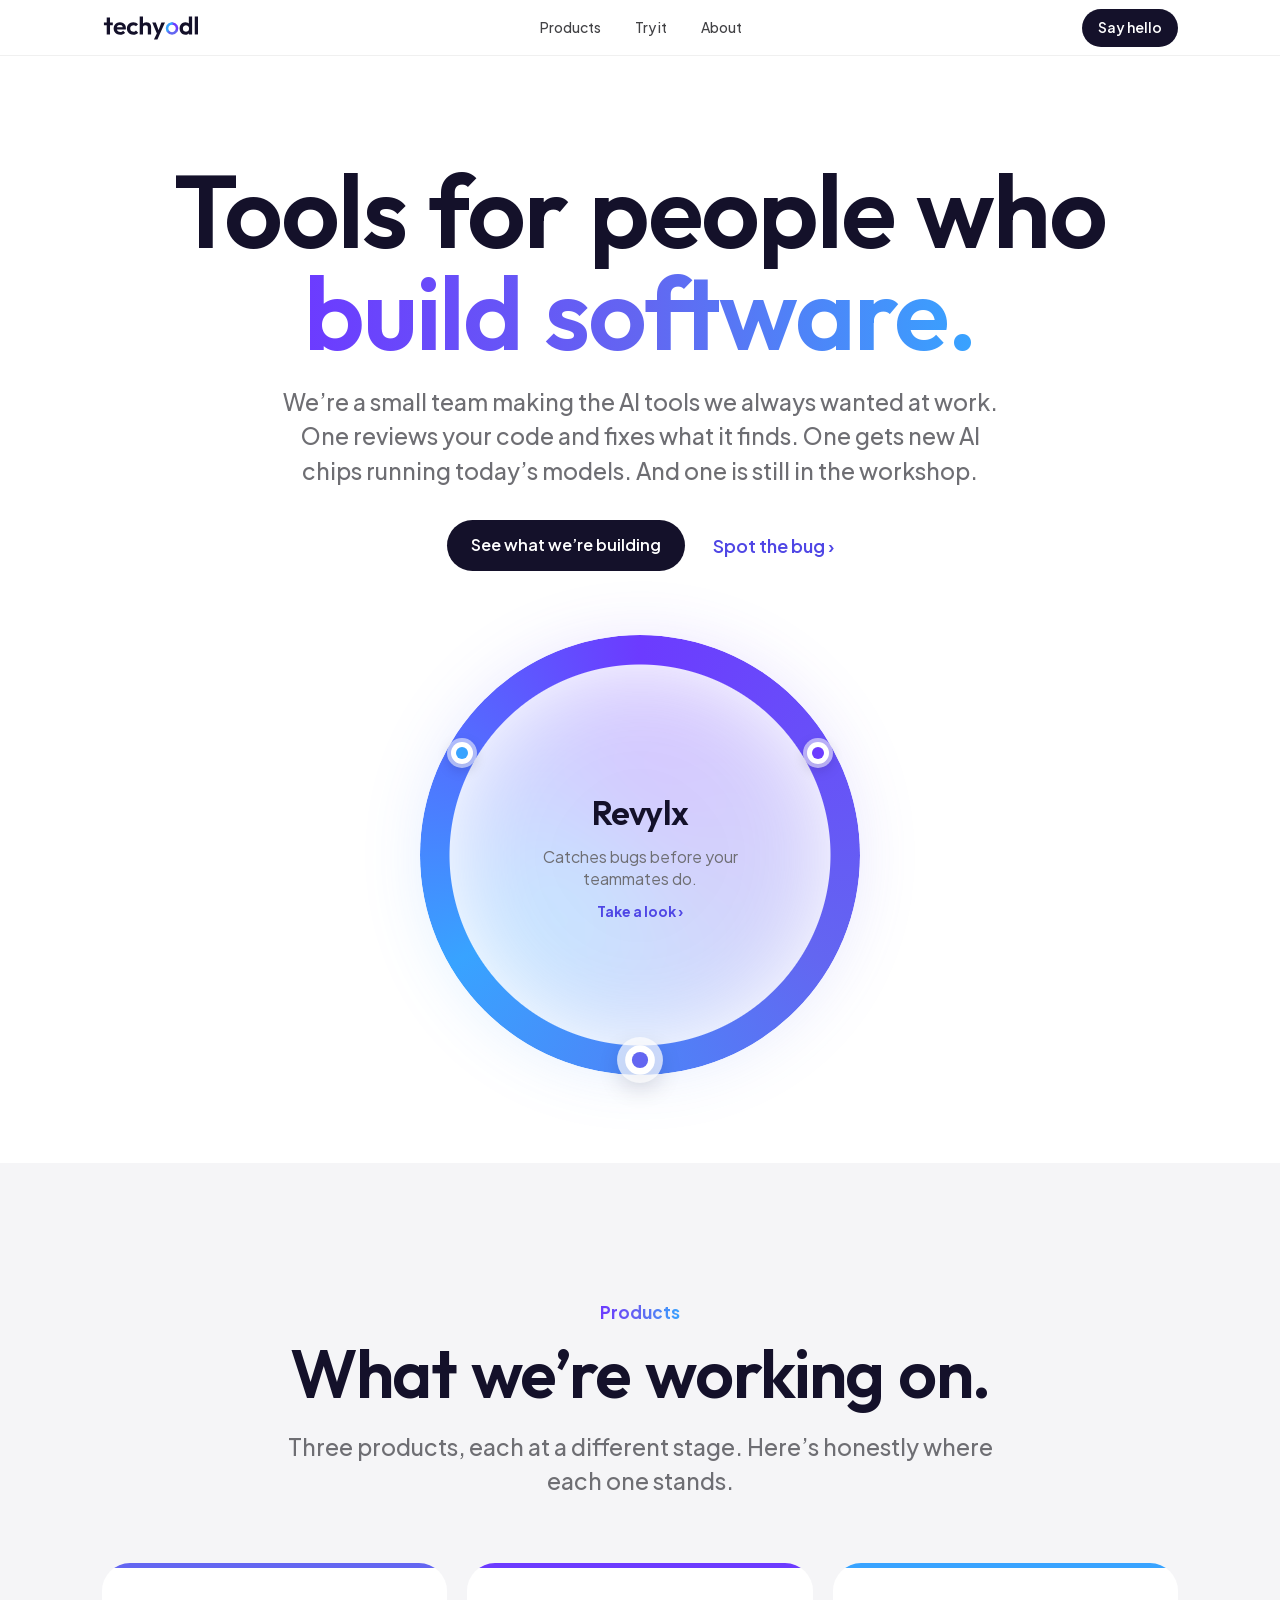
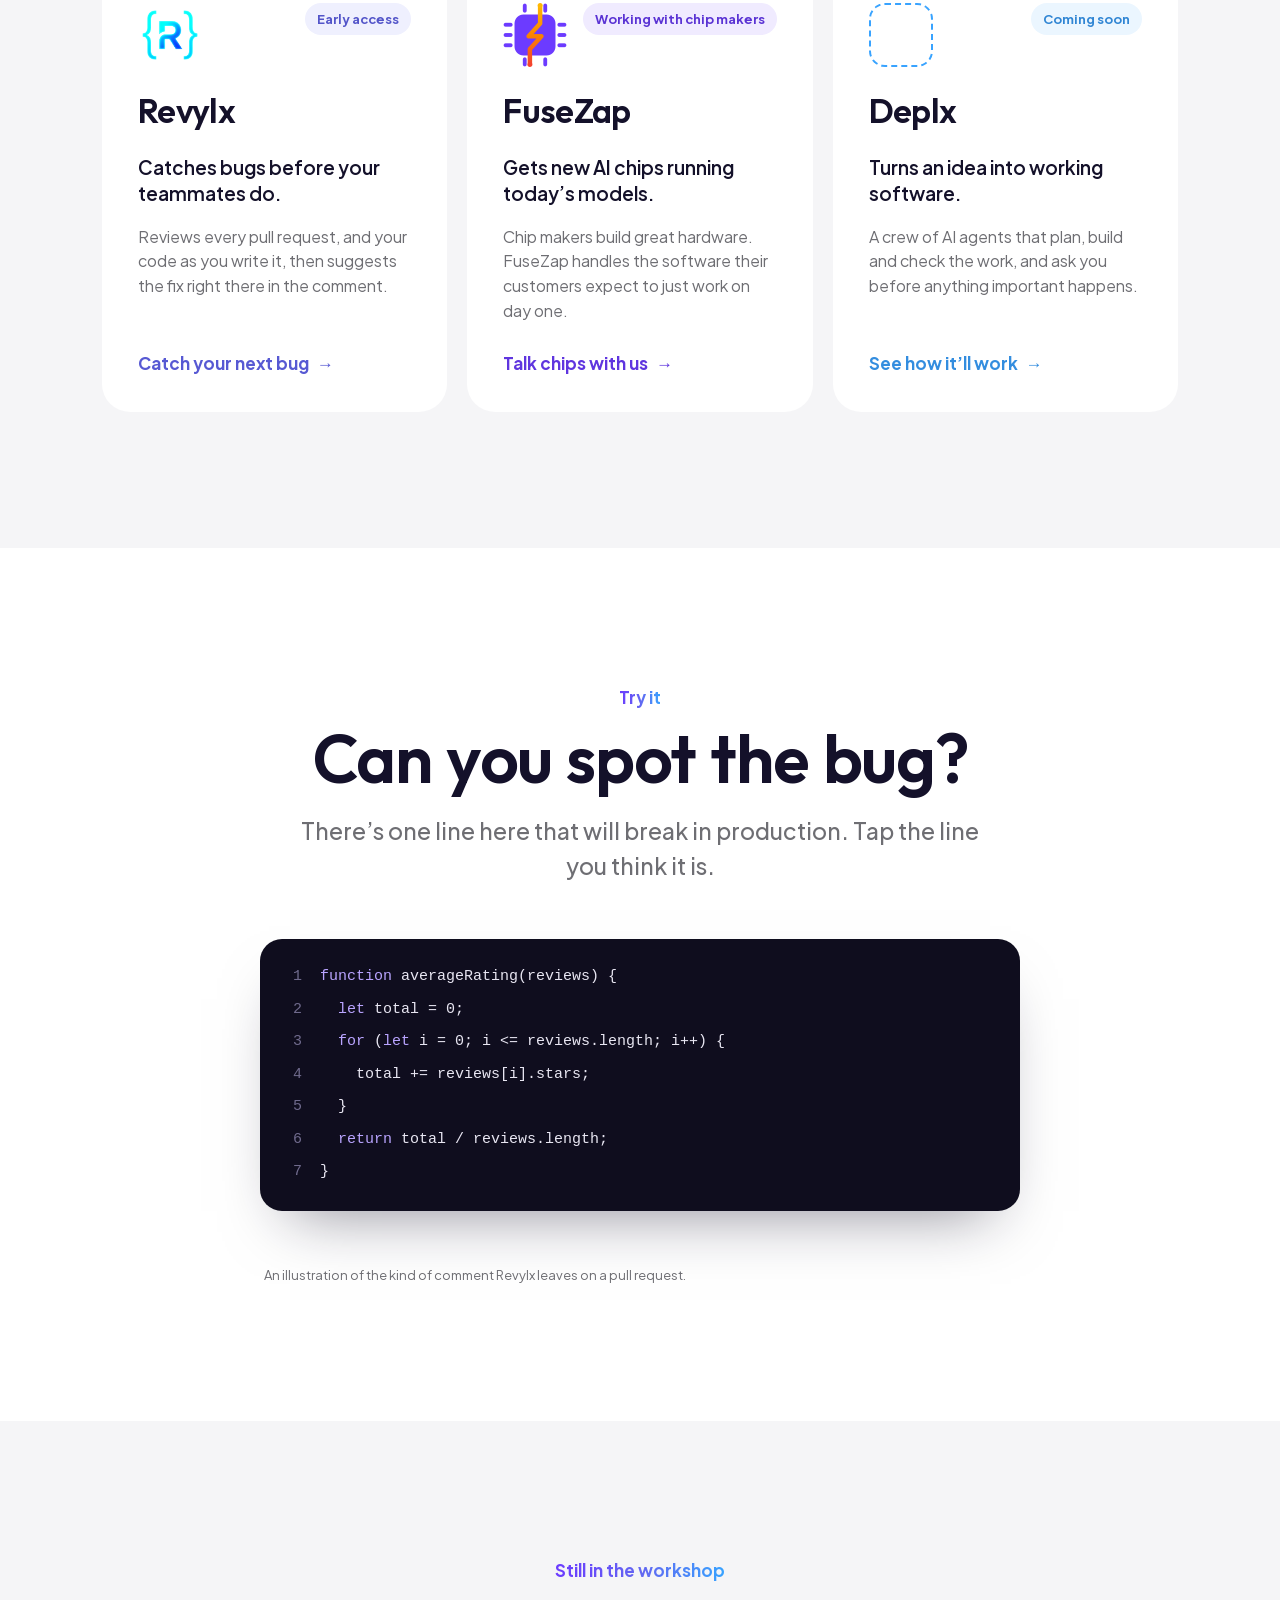
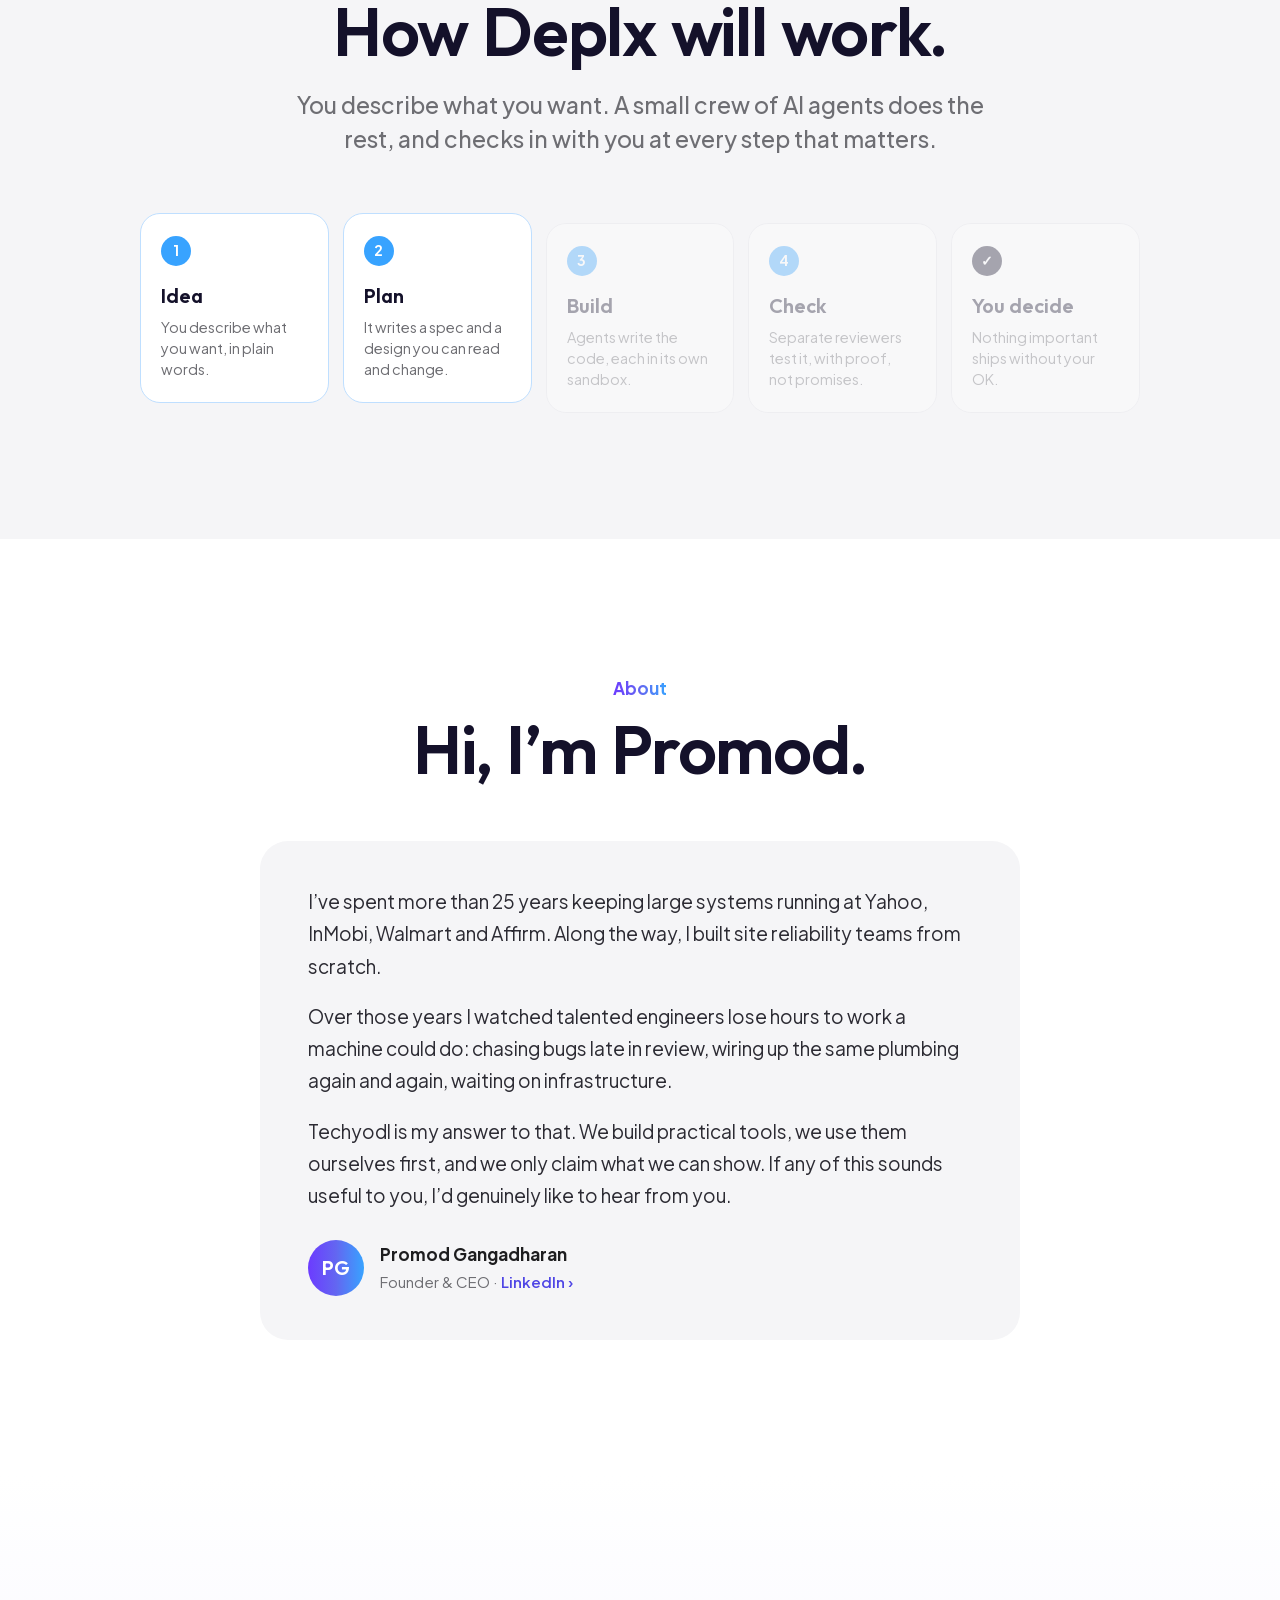
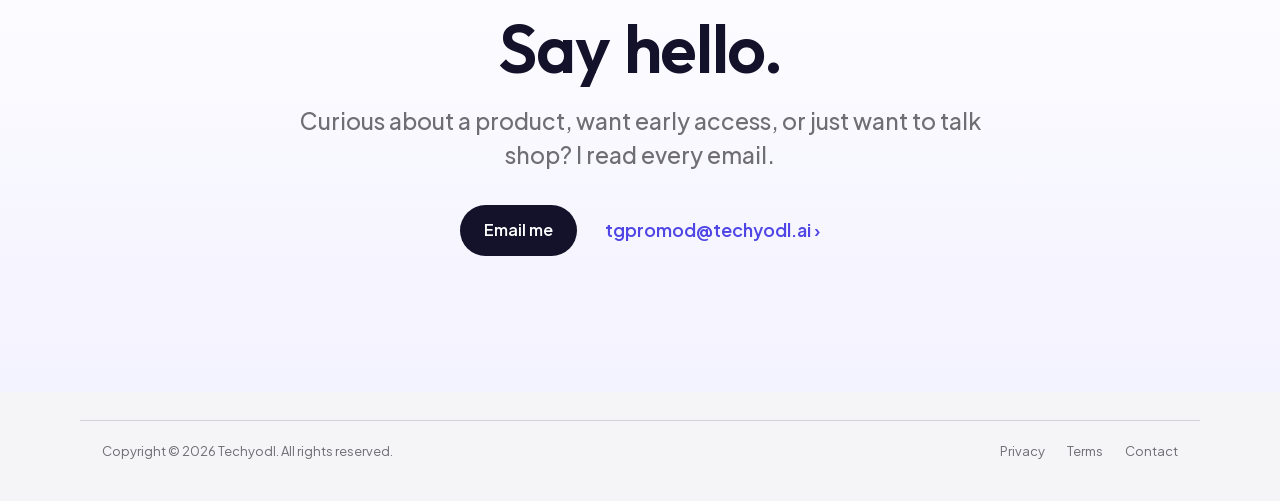
==== commit 3df47c07: "Product cards: badge beside logo, new links (Catch your next bug, Talk chips with us, See how it'll " ====
--- a/index.html
+++ b/index.html
@@ -17,7 +17,7 @@
 <link rel="icon" href="/favicon.ico" sizes="any">
 <link rel="apple-touch-icon" href="/apple-touch-icon.png">
 <link rel="preload" href="fonts/outfit-latin.woff2" as="font" type="font/woff2" crossorigin>
-<link rel="stylesheet" href="styles.css?v=3">
+<link rel="stylesheet" href="styles.css?v=4">
 </head>
 <body>
 
@@ -62,25 +62,25 @@
     <p class="sub reveal d2">Three products, each at a different stage. Here’s honestly where each one stands.</p>
     <div class="products">
       <article class="product reveal" style="--c:#6366F1">
-        <img class="logo" src="assets/revylx.png" alt="Revylx logo" width="64" height="64">
+        <div class="top"><img class="logo" src="assets/revylx.png" alt="Revylx logo" width="64" height="64"><span class="badge">Early access</span></div>
         <h3>Revylx</h3>
         <p class="tag">Catches bugs before your teammates do.</p>
         <p>Reviews every pull request, and your code as you write it, then suggests the fix right there in the comment.</p>
-        <div class="foot"><span class="badge">Early access</span><a class="more" href="https://revylx.techyodl.ai">Visit Revylx ›</a></div>
+        <a class="go" href="https://revylx.techyodl.ai">Catch your next bug <span aria-hidden="true">→</span></a>
       </article>
       <article class="product reveal d1" style="--c:#6C3BFF">
-        <img class="logo" src="assets/fusezap.png" alt="FuseZap logo" width="64" height="64">
+        <div class="top"><img class="logo" src="assets/fusezap.png" alt="FuseZap logo" width="64" height="64"><span class="badge">Working with chip makers</span></div>
         <h3>FuseZap</h3>
         <p class="tag">Gets new AI chips running today’s models.</p>
         <p>Chip makers build great hardware. FuseZap handles the software their customers expect to just work on day one.</p>
-        <div class="foot"><span class="badge">Working with chip makers</span><a class="more" href="https://fusezap.ai">Visit FuseZap ›</a></div>
+        <a class="go" href="https://fusezap.ai">Talk chips with us <span aria-hidden="true">→</span></a>
       </article>
       <article class="product reveal d2" style="--c:#38A3FF">
-        <div class="soon-logo" aria-hidden="true"></div>
+        <div class="top"><div class="soon-logo" aria-hidden="true"></div><span class="badge">Coming soon</span></div>
         <h3>Deplx</h3>
         <p class="tag">Turns an idea into working software.</p>
         <p>A crew of AI agents that plan, build and check the work, and ask you before anything important happens.</p>
-        <div class="foot"><span class="badge">Still in the workshop</span><a class="more" href="#deplx">How it works ›</a></div>
+        <a class="go" href="#deplx">See how it’ll work <span aria-hidden="true">→</span></a>
       </article>
     </div>
   </div>
--- a/styles.css
+++ b/styles.css
@@ -209,3 +209,11 @@
   .note-card { padding: 30px 24px; border-radius: 22px; } .note-card p { font-size: 17px; }
 }
 @media (prefers-reduced-motion: reduce) { .orbit2 .ring, .orbit2 .glow { animation: none; } .step { opacity: 1; transform: none; } }
+
+/* product cards v4: badge beside logo, single invitation link */
+.product .top { display: flex; align-items: flex-start; justify-content: space-between; gap: 12px; }
+.product .top .badge { background: color-mix(in srgb, var(--c) 10%, white); color: color-mix(in srgb, var(--c) 80%, #14112A); }
+.product .go { margin-top: auto; padding-top: 8px; font-size: 17px; font-weight: 700; color: color-mix(in srgb, var(--c) 85%, #14112A); text-decoration: none; display: inline-flex; align-items: center; gap: 8px; align-self: flex-start; }
+.product .go span { display: inline-block; transition: transform .25s ease; }
+.product .go:hover span, .product .go:focus-visible span { transform: translateX(5px); }
+.product .go:hover { text-decoration: underline; text-underline-offset: 4px; }
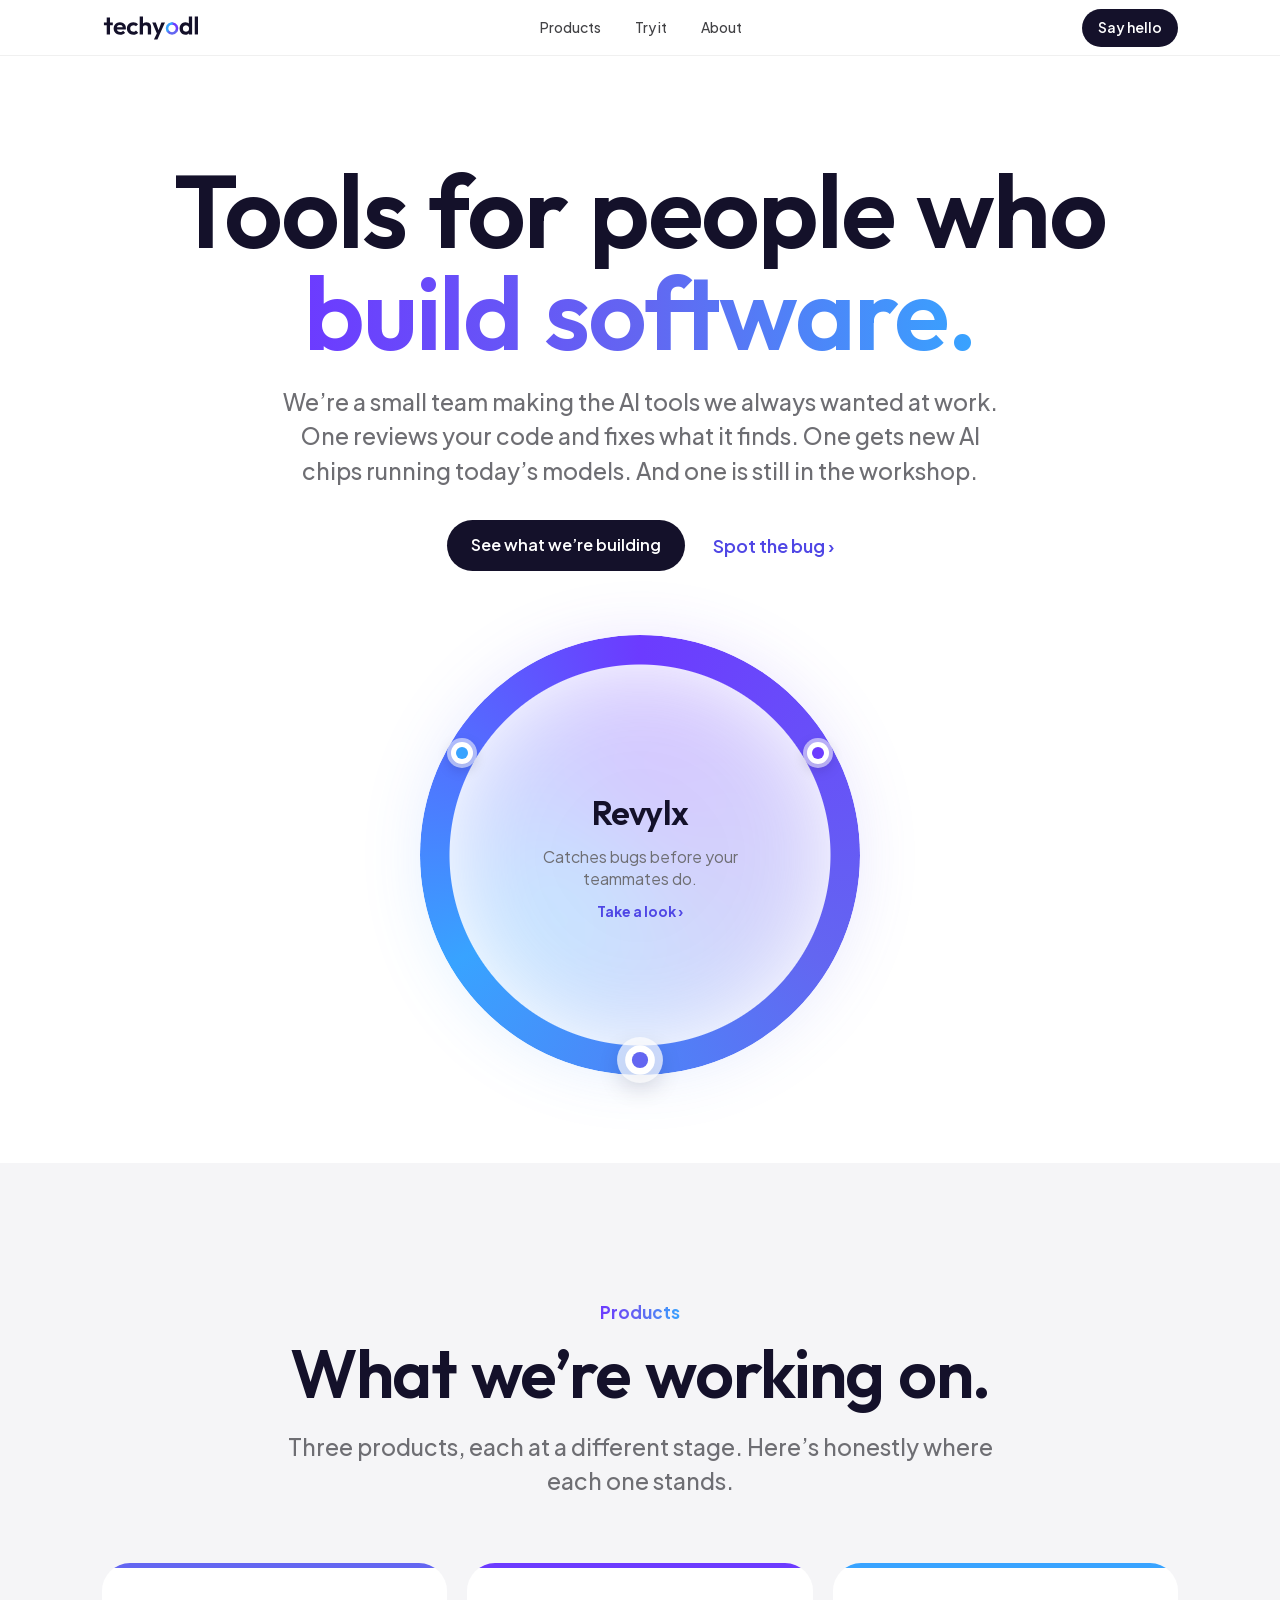
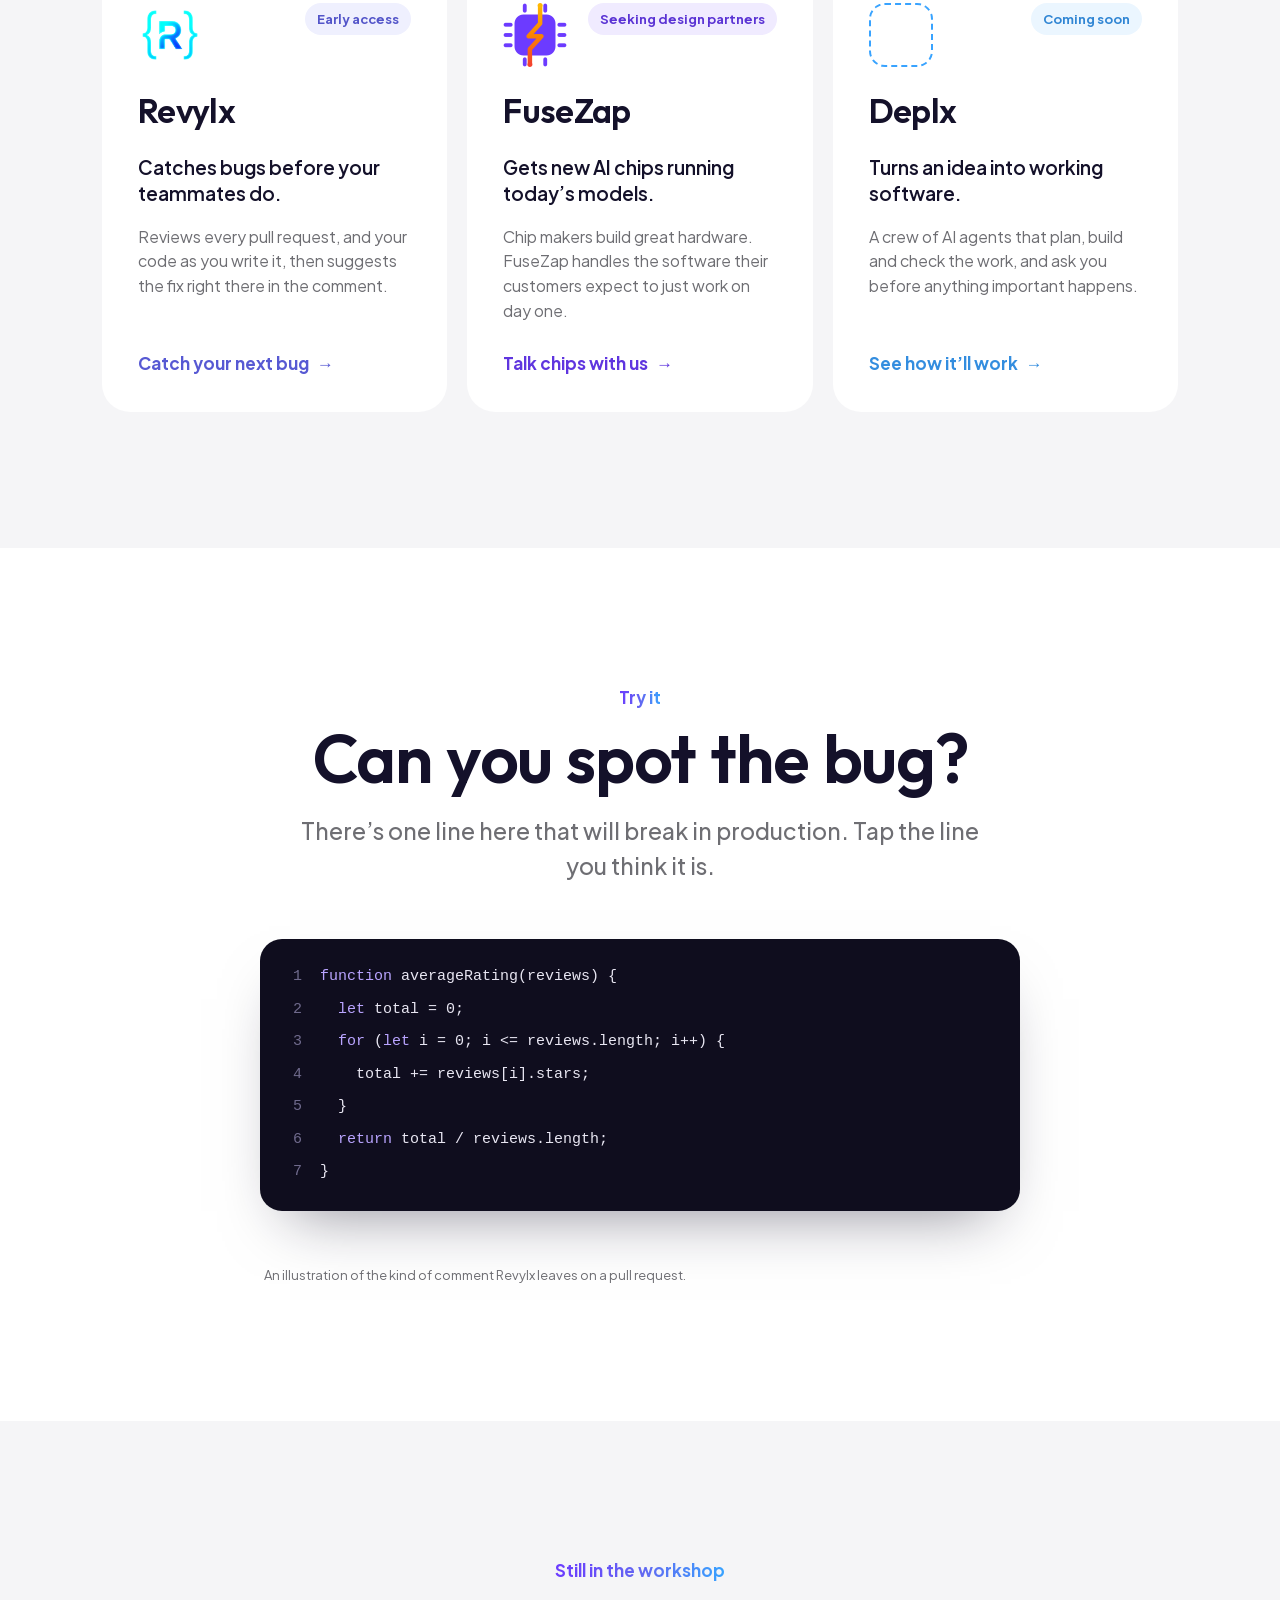
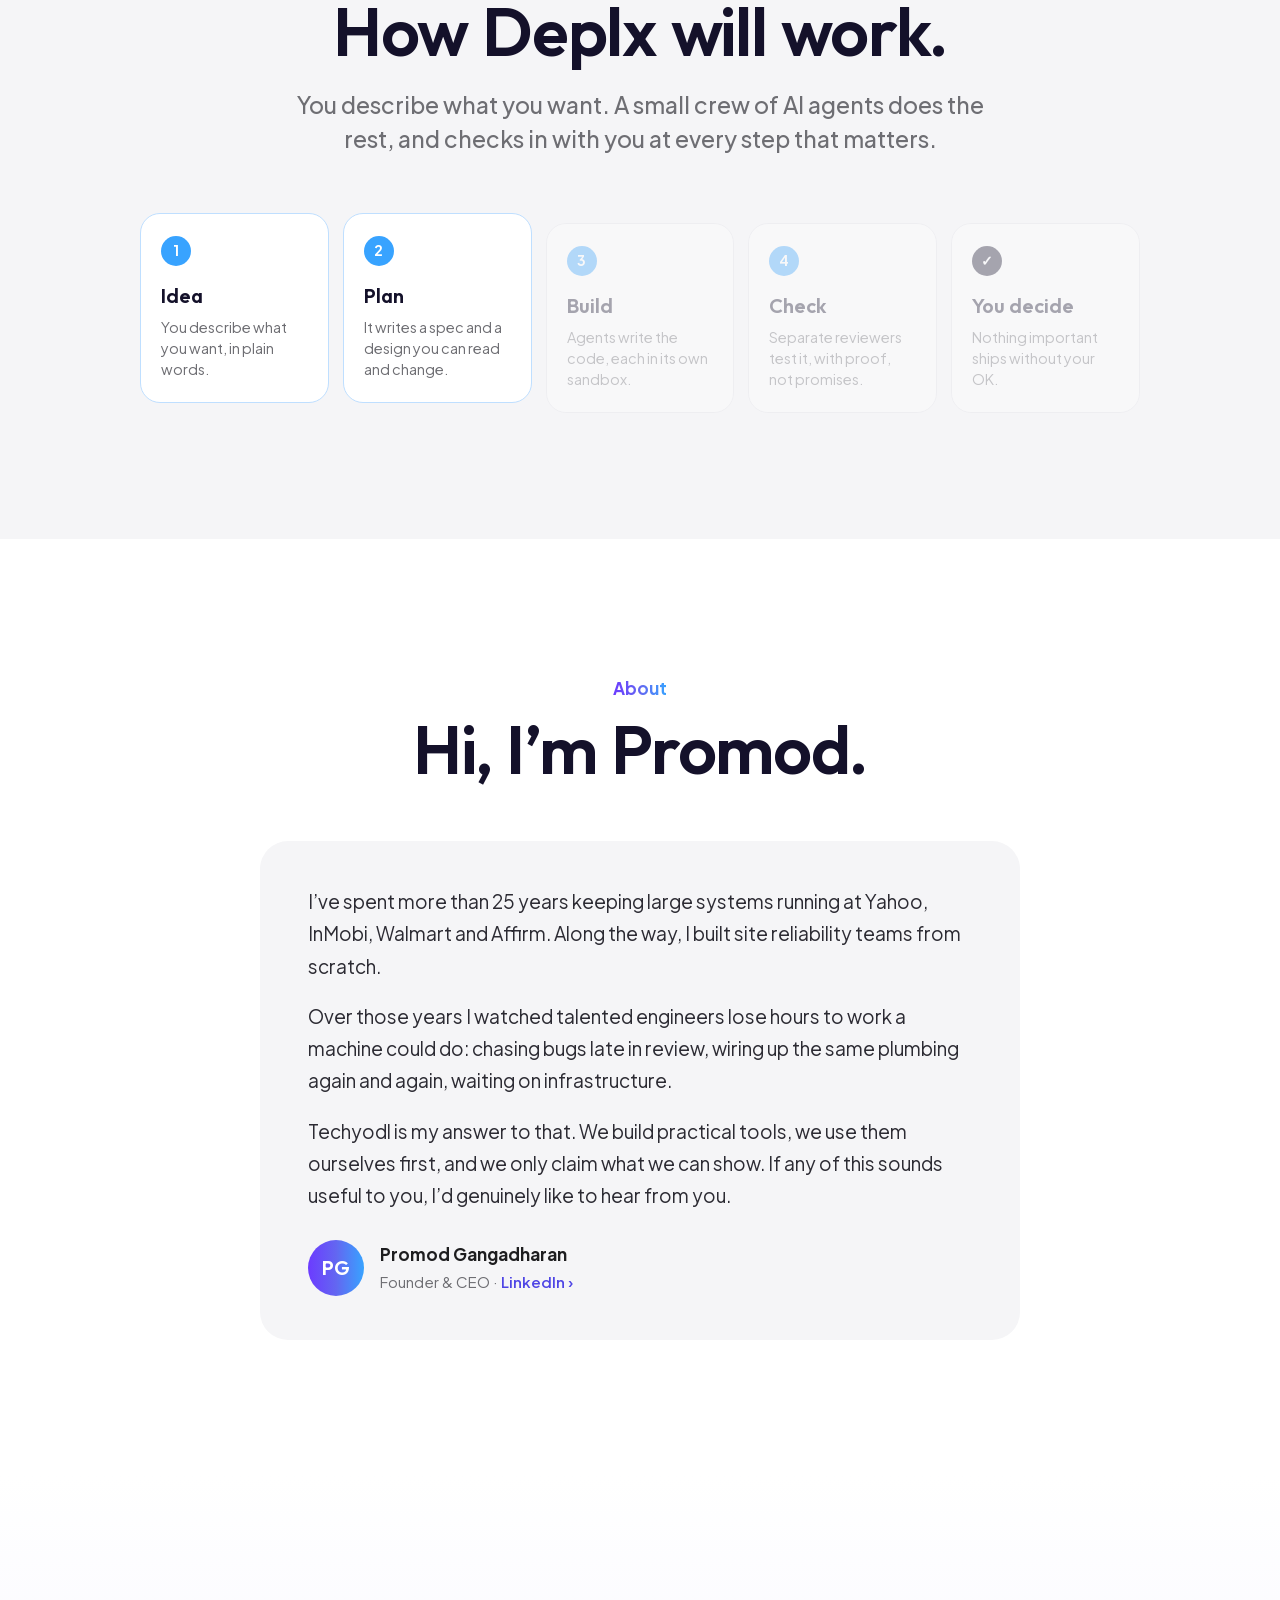
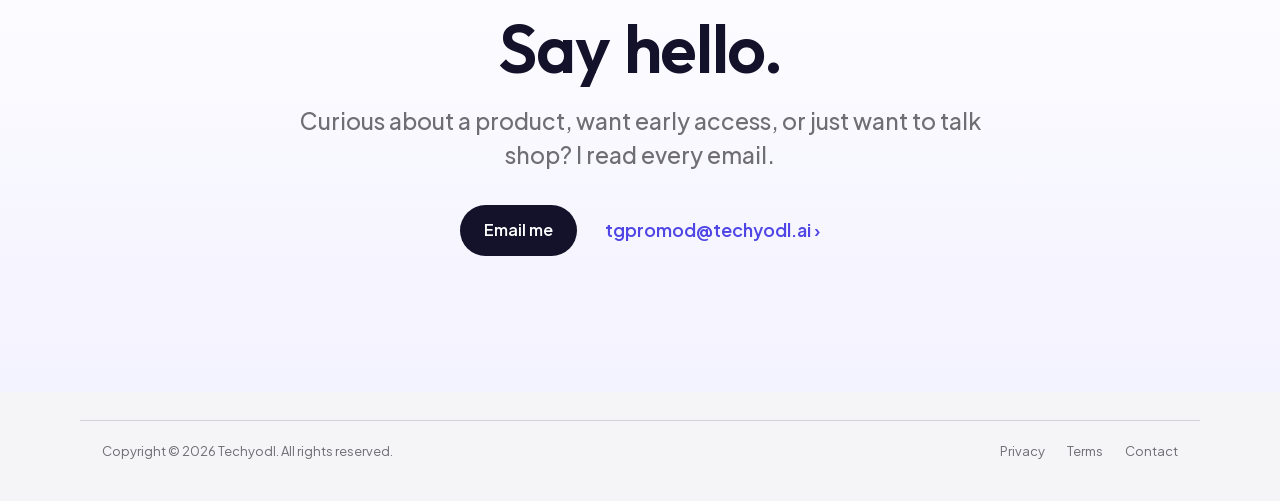
==== commit c6803742: "FuseZap badge: Seeking design partners Co-Authored-By: Claude Opus 5.5 <noreply@anthropic.com>" ====
--- a/index.html
+++ b/index.html
@@ -69,7 +69,7 @@
         <a class="go" href="https://revylx.techyodl.ai">Catch your next bug <span aria-hidden="true">→</span></a>
       </article>
       <article class="product reveal d1" style="--c:#6C3BFF">
-        <div class="top"><img class="logo" src="assets/fusezap.png" alt="FuseZap logo" width="64" height="64"><span class="badge">Working with chip makers</span></div>
+        <div class="top"><img class="logo" src="assets/fusezap.png" alt="FuseZap logo" width="64" height="64"><span class="badge">Seeking design partners</span></div>
         <h3>FuseZap</h3>
         <p class="tag">Gets new AI chips running today’s models.</p>
         <p>Chip makers build great hardware. FuseZap handles the software their customers expect to just work on day one.</p>
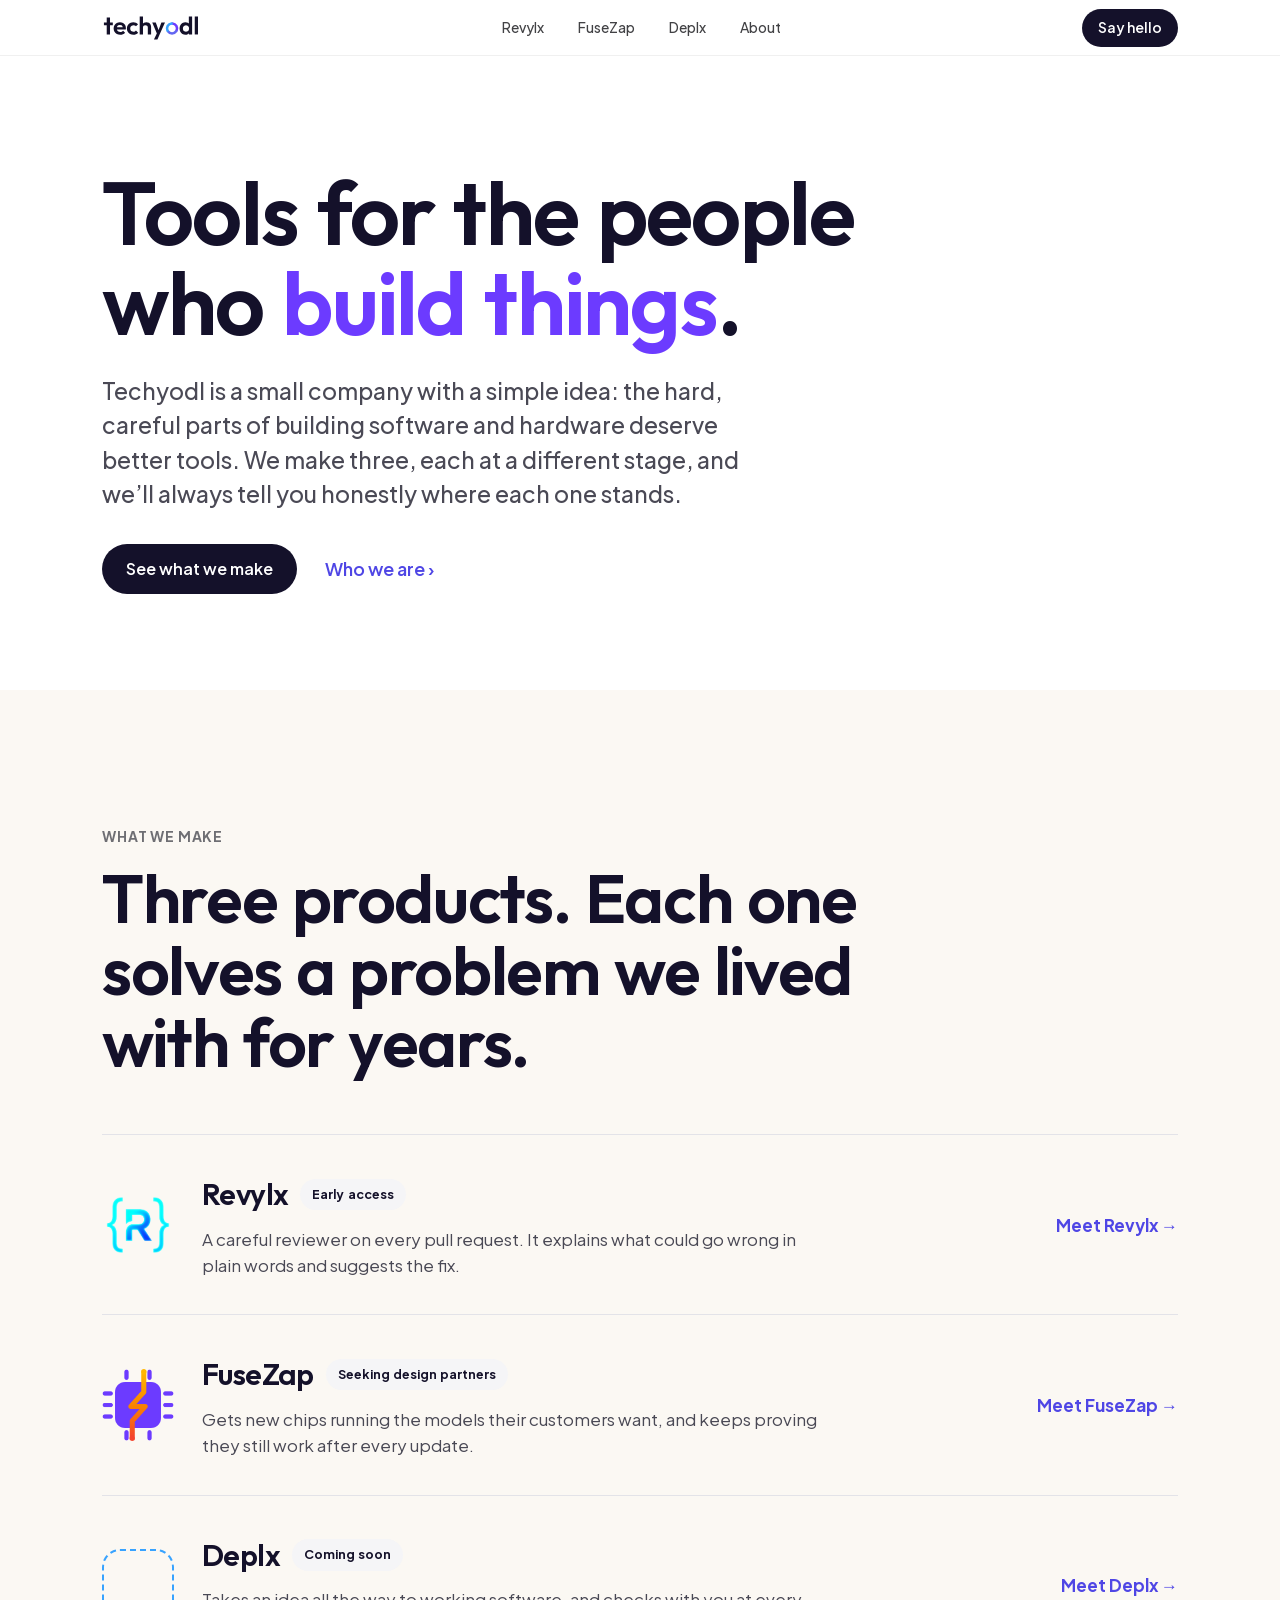
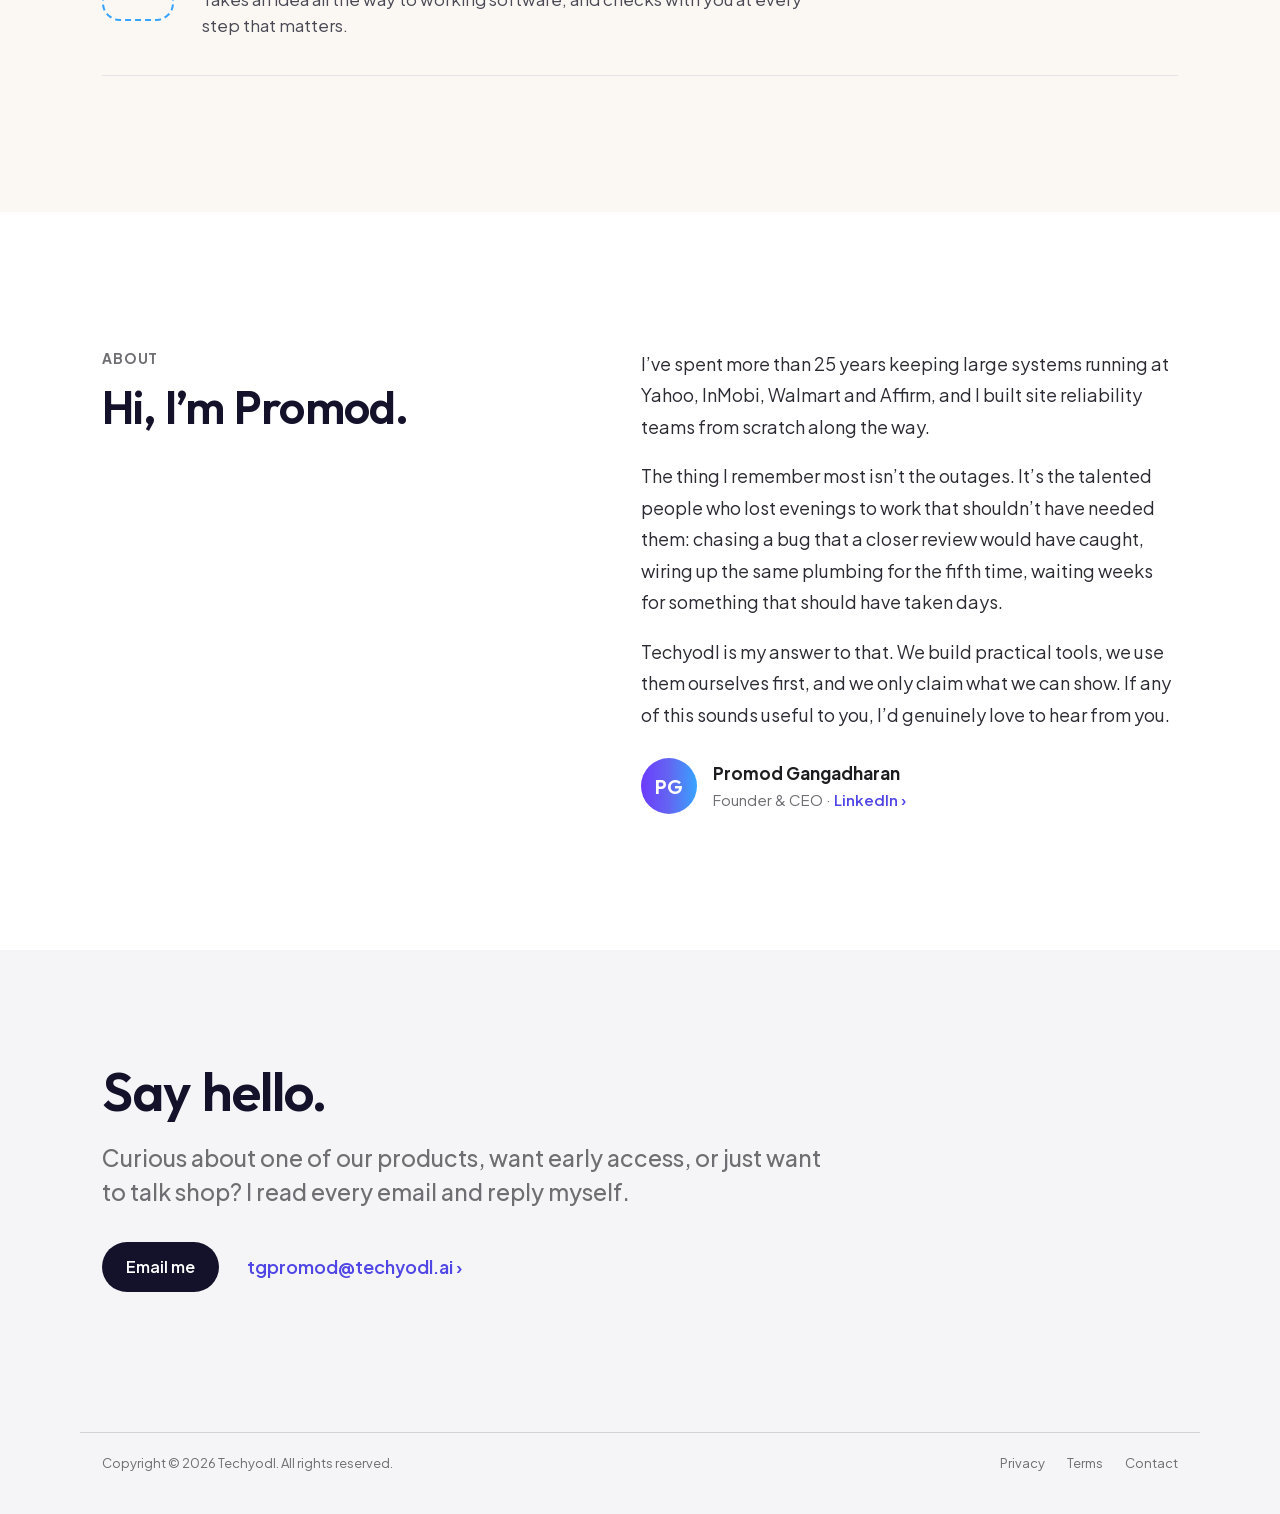
==== commit 3381c4a3: "Draft: rebuild with product pages (Revylx, FuseZap, Deplx), warmer voice, no AI wording, Revylx app " ====
--- a/index.html
+++ b/index.html
@@ -3,13 +3,13 @@
 <head>
 <meta charset="utf-8">
 <meta name="viewport" content="width=device-width, initial-scale=1">
-<title>techyodl — Tools for people who build software</title>
-<meta name="description" content="A small team making AI tools for engineers: Revylx reviews your code and fixes what it finds, FuseZap gets new AI chips running today's models, and Deplx is still in the workshop.">
+<title>techyodl: tools for people who build software</title>
+<meta name="description" content="Techyodl is a small, founder-led company making Revylx, FuseZap and Deplx: practical tools for engineering teams and the people who make chips.">
 <meta name="theme-color" content="#FFFFFF">
 <meta property="og:type" content="website">
-<meta property="og:title" content="techyodl — Tools for people who build software">
-<meta property="og:description" content="Revylx, FuseZap and Deplx: AI tools from a small team that uses what it builds.">
-<meta property="og:url" content="https://techyodl.ai">
+<meta property="og:title" content="techyodl: tools for people who build software">
+<meta property="og:description" content="Techyodl is a small, founder-led company making Revylx, FuseZap and Deplx: practical tools for engineering teams and the people who make chips.">
+<meta property="og:url" content="https://techyodl.ai/">
 <meta property="og:image" content="https://techyodl.ai/og.png">
 <meta name="twitter:card" content="summary_large_image">
 <meta name="twitter:image" content="https://techyodl.ai/og.png">
@@ -17,138 +17,68 @@
 <link rel="icon" href="/favicon.ico" sizes="any">
 <link rel="apple-touch-icon" href="/apple-touch-icon.png">
 <link rel="preload" href="fonts/outfit-latin.woff2" as="font" type="font/woff2" crossorigin>
-<link rel="stylesheet" href="styles.css?v=4">
+<link rel="stylesheet" href="styles.css?v=5">
 </head>
 <body>
 
 <nav>
   <div class="wrap">
-    <a class="brand" href="#top"><img src="logo.svg" alt="techyodl" width="122" height="26"></a>
-    <div class="menu" id="menu"><a href="#products">Products</a><a href="#bug">Try it</a><a href="#hello">About</a><a class="menu-cta" href="#contact">Contact</a></div>
+    <a class="brand" href="index.html"><img src="logo.svg" alt="techyodl" width="122" height="26"></a>
+    <div class="menu" id="menu"><a href="revylx.html">Revylx</a><a href="fusezap.html">FuseZap</a><a href="deplx.html">Deplx</a><a href="index.html#about">About</a><a class="menu-cta" href="#contact">Contact</a></div>
     <a class="pill" href="#contact">Say hello</a>
     <button class="menu-btn" aria-label="Open menu" aria-expanded="false" aria-controls="menu"><span></span><span></span></button>
   </div>
 </nav>
 
-<header class="hero center" id="top">
+<header class="hero home" id="top">
   <div class="wrap">
-    <h1 class="reveal">Tools for people who<br><span class="grad">build software.</span></h1>
-    <p class="sub reveal d1">We’re a small team making the AI tools we always wanted at work. One reviews your code and fixes what it finds. One gets new AI chips running today’s models. And one is still in the workshop.</p>
-    <div class="links reveal d2">
-      <a class="pill" href="#products">See what we’re building</a>
-      <a class="more" href="#bug">Spot the bug ›</a>
-    </div>
-  </div>
-  <div class="orbit2 reveal d3" aria-label="Our three products">
-    <div class="glow" aria-hidden="true"></div>
-    <div class="ring" aria-hidden="true"></div>
-    <button class="dot" data-i="0" style="--c:#6366F1; left: calc(50% + (50% - 15px) * cos(90deg)); top: calc(50% + (50% - 15px) * sin(90deg))" aria-label="Revylx"></button>
-    <button class="dot" data-i="1" style="--c:#6C3BFF; left: calc(50% + (50% - 15px) * cos(-30deg)); top: calc(50% + (50% - 15px) * sin(-30deg))" aria-label="FuseZap"></button>
-    <button class="dot" data-i="2" style="--c:#38A3FF; left: calc(50% + (50% - 15px) * cos(210deg)); top: calc(50% + (50% - 15px) * sin(210deg))" aria-label="Deplx"></button>
-    <div class="center" aria-live="polite">
-      <div class="spot">
-        <div class="name">Revylx</div>
-        <div class="line">Catches bugs before your teammates do.</div>
-        <a href="#products">Take a look ›</a>
-      </div>
-    </div>
+    <h1 class="reveal">Tools for the people who <em>build things</em>.</h1>
+    <p class="sub reveal d1">Techyodl is a small company with a simple idea: the hard, careful parts of building software and hardware deserve better tools. We make three, each at a different stage, and we’ll always tell you honestly where each one stands.</p>
+    <div class="links reveal d2"><a class="pill" href="#products">See what we make</a><a class="more" href="#about">Who we are ›</a></div>
   </div>
 </header>
 
-<section class="alt" id="products">
-  <div class="wrap center">
-    <p class="kicker reveal">Products</p>
-    <h2 class="headline reveal d1">What we’re working on.</h2>
-    <p class="sub reveal d2">Three products, each at a different stage. Here’s honestly where each one stands.</p>
-    <div class="products">
-      <article class="product reveal" style="--c:#6366F1">
-        <div class="top"><img class="logo" src="assets/revylx.png" alt="Revylx logo" width="64" height="64"><span class="badge">Early access</span></div>
-        <h3>Revylx</h3>
-        <p class="tag">Catches bugs before your teammates do.</p>
-        <p>Reviews every pull request, and your code as you write it, then suggests the fix right there in the comment.</p>
-        <a class="go" href="https://revylx.techyodl.ai">Catch your next bug <span aria-hidden="true">→</span></a>
-      </article>
-      <article class="product reveal d1" style="--c:#6C3BFF">
-        <div class="top"><img class="logo" src="assets/fusezap.png" alt="FuseZap logo" width="64" height="64"><span class="badge">Seeking design partners</span></div>
-        <h3>FuseZap</h3>
-        <p class="tag">Gets new AI chips running today’s models.</p>
-        <p>Chip makers build great hardware. FuseZap handles the software their customers expect to just work on day one.</p>
-        <a class="go" href="https://fusezap.ai">Talk chips with us <span aria-hidden="true">→</span></a>
-      </article>
-      <article class="product reveal d2" style="--c:#38A3FF">
-        <div class="top"><div class="soon-logo" aria-hidden="true"></div><span class="badge">Coming soon</span></div>
-        <h3>Deplx</h3>
-        <p class="tag">Turns an idea into working software.</p>
-        <p>A crew of AI agents that plan, build and check the work, and ask you before anything important happens.</p>
-        <a class="go" href="#deplx">See how it’ll work <span aria-hidden="true">→</span></a>
-      </article>
+<section class="warm" id="products">
+  <div class="wrap">
+    <p class="eyebrow">What we make</p>
+    <h2 class="headline reveal" style="max-width:820px">Three products. Each one solves a problem we lived with for years.</h2>
+    <div class="rows">
+      <div class="row reveal">
+        <img src="assets/revylx.png" alt="" width="72" height="72">
+        <div><h3>Revylx <span class="badge">Early access</span></h3><p>A careful reviewer on every pull request. It explains what could go wrong in plain words and suggests the fix.</p></div>
+        <a class="go" href="revylx.html">Meet Revylx →</a>
+      </div>
+      <div class="row reveal d1">
+        <img src="assets/fusezap.png" alt="" width="72" height="72">
+        <div><h3>FuseZap <span class="badge">Seeking design partners</span></h3><p>Gets new chips running the models their customers want, and keeps proving they still work after every update.</p></div>
+        <a class="go" href="fusezap.html">Meet FuseZap →</a>
+      </div>
+      <div class="row reveal d2">
+        <div class="soon-logo" aria-hidden="true"></div>
+        <div><h3>Deplx <span class="badge">Coming soon</span></h3><p>Takes an idea all the way to working software, and checks with you at every step that matters.</p></div>
+        <a class="go" href="deplx.html">Meet Deplx →</a>
+      </div>
     </div>
   </div>
 </section>
 
-<section id="bug">
-  <div class="wrap center">
-    <p class="kicker reveal">Try it</p>
-    <h2 class="headline reveal d1">Can you spot the bug?</h2>
-    <p class="sub reveal d2">There’s one line here that will break in production. Tap the line you think it is.</p>
-    <div class="bug reveal">
-      <div class="code" role="group" aria-label="Code snippet. Choose the line with the bug.">
-        <button class="ln" data-ok="0"><span class="num">1</span><span><span class="k">function</span> averageRating(reviews) {</span></button>
-        <button class="ln" data-ok="0"><span class="num">2</span><span>  <span class="k">let</span> total = 0;</span></button>
-        <button class="ln" data-ok="1"><span class="num">3</span><span>  <span class="k">for</span> (<span class="k">let</span> i = 0; i &lt;= reviews.length; i++) {</span></button>
-        <button class="ln" data-ok="0"><span class="num">4</span><span>    total += reviews[i].stars;</span></button>
-        <button class="ln" data-ok="0"><span class="num">5</span><span>  }</span></button>
-        <button class="ln" data-ok="0"><span class="num">6</span><span>  <span class="k">return</span> total / reviews.length;</span></button>
-        <button class="ln" data-ok="0"><span class="num">7</span><span>}</span></button>
-      </div>
-      <p class="hint" aria-live="polite"></p>
-      <div class="review" role="status">
-        <div class="who"><img src="assets/revylx.png" alt="">Revylx <span class="sev">Bug · line 3</span></div>
-        <p>This loop runs one step too far. When <code>i</code> equals <code>reviews.length</code>, <code>reviews[i]</code> is undefined and <code>.stars</code> throws. Use <code>&lt;</code> instead of <code>&lt;=</code>.</p>
-        <pre><span class="del">-  for (let i = 0; i &lt;= reviews.length; i++) {</span>
-<span class="add">+  for (let i = 0; i &lt; reviews.length; i++) {</span></pre>
-      </div>
-      <p class="note">An illustration of the kind of comment Revylx leaves on a pull request.</p>
+<section id="about">
+  <div class="wrap split">
+    <div><p class="eyebrow">About</p><h2>Hi, I’m Promod.</h2></div>
+    <div class="prose">
+      <p>I’ve spent more than 25 years keeping large systems running at Yahoo, InMobi, Walmart and Affirm, and I built site reliability teams from scratch along the way.</p>
+      <p>The thing I remember most isn’t the outages. It’s the talented people who lost evenings to work that shouldn’t have needed them: chasing a bug that a closer review would have caught, wiring up the same plumbing for the fifth time, waiting weeks for something that should have taken days.</p>
+      <p>Techyodl is my answer to that. We build practical tools, we use them ourselves first, and we only claim what we can show. If any of this sounds useful to you, I’d genuinely love to hear from you.</p>
+      <div class="note-card" style="margin:28px 0 0;padding:0;background:transparent"><div class="sig" style="margin-top:0"><div class="av" aria-hidden="true">PG</div><div><b>Promod Gangadharan</b><span>Founder &amp; CEO · <a class="more" style="font-size:15px" href="https://www.linkedin.com/in/promodk" target="_blank" rel="noopener">LinkedIn ›</a></span></div></div></div>
     </div>
   </div>
 </section>
 
-<section class="alt" id="deplx">
-  <div class="wrap center">
-    <p class="kicker reveal">Still in the workshop</p>
-    <h2 class="headline reveal d1">How Deplx will work.</h2>
-    <p class="sub reveal d2">You describe what you want. A small crew of AI agents does the rest, and checks in with you at every step that matters.</p>
-    <div class="steps">
-      <div class="step"><div class="i">1</div><div class="t">Idea</div><p>You describe what you want, in plain words.</p></div>
-      <div class="step"><div class="i">2</div><div class="t">Plan</div><p>It writes a spec and a design you can read and change.</p></div>
-      <div class="step"><div class="i">3</div><div class="t">Build</div><p>Agents write the code, each in its own sandbox.</p></div>
-      <div class="step"><div class="i">4</div><div class="t">Check</div><p>Separate reviewers test it, with proof, not promises.</p></div>
-      <div class="step"><div class="i">✓</div><div class="t">You decide</div><p>Nothing important ships without your OK.</p></div>
-    </div>
-  </div>
-</section>
-
-<section id="hello">
-  <div class="wrap center">
-    <p class="kicker reveal">About</p>
-    <h2 class="headline reveal d1">Hi, I’m Promod.</h2>
-    <div class="note-card reveal" style="background: var(--alt)">
-      <p>I’ve spent more than 25 years keeping large systems running at Yahoo, InMobi, Walmart and Affirm. Along the way, I built site reliability teams from scratch.</p>
-      <p>Over those years I watched talented engineers lose hours to work a machine could do: chasing bugs late in review, wiring up the same plumbing again and again, waiting on infrastructure.</p>
-      <p>Techyodl is my answer to that. We build practical tools, we use them ourselves first, and we only claim what we can show. If any of this sounds useful to you, I’d genuinely like to hear from you.</p>
-      <div class="sig"><div class="av" aria-hidden="true">PG</div><div><b>Promod Gangadharan</b><span>Founder &amp; CEO · <a class="more" style="font-size:15px" href="https://www.linkedin.com/in/promodk" target="_blank" rel="noopener">LinkedIn ›</a></span></div></div>
-    </div>
-  </div>
-</section>
-
-<section class="cta center" id="contact">
+<section class="pcta alt" id="contact">
   <div class="wrap">
-    <h2 class="headline reveal">Say hello.</h2>
-    <p class="sub reveal d1">Curious about a product, want early access, or just want to talk shop? I read every email.</p>
-    <div class="links reveal d2">
-      <a class="pill" href="mailto:tgpromod@techyodl.ai">Email me</a>
-      <a class="more" href="mailto:tgpromod@techyodl.ai">tgpromod@techyodl.ai ›</a>
-    </div>
+    <h2 class="reveal">Say hello.</h2>
+    <p class="sub reveal d1">Curious about one of our products, want early access, or just want to talk shop? I read every email and reply myself.</p>
+    <div class="links reveal d2"><a class="pill" href="mailto:tgpromod@techyodl.ai">Email me</a><a class="more" href="mailto:tgpromod@techyodl.ai">tgpromod@techyodl.ai ›</a></div>
   </div>
 </section>
 
@@ -167,42 +97,6 @@
   const io = new IntersectionObserver((es) => es.forEach(e => { if (e.isIntersecting) { e.target.classList.add('in'); io.unobserve(e.target); } }), { threshold: 0.12 });
   document.querySelectorAll('.reveal').forEach(el => io.observe(el));
 
-  // orbit spotlight
-  const P = [
-    { name: 'Revylx', line: 'Catches bugs before your teammates do.', href: '#products' },
-    { name: 'FuseZap', line: 'Gets new AI chips running today’s models.', href: '#products' },
-    { name: 'Deplx', line: 'Turns an idea into working software. Still in the workshop.', href: '#deplx' },
-  ];
-  const dots = [...document.querySelectorAll('.orbit2 .dot')], spot = document.querySelector('.orbit2 .spot');
-  let cur = 0, timer;
-  const show = (i) => {
-    cur = i; dots.forEach((d, k) => d.classList.toggle('on', k === i));
-    spot.classList.add('out');
-    setTimeout(() => { spot.querySelector('.name').textContent = P[i].name; spot.querySelector('.line').textContent = P[i].line; spot.querySelector('a').setAttribute('href', P[i].href); spot.classList.remove('out'); }, 250);
-  };
-  const auto = () => { clearInterval(timer); if (!matchMedia('(prefers-reduced-motion: reduce)').matches) timer = setInterval(() => show((cur + 1) % P.length), 3800); };
-  dots.forEach((d, i) => d.addEventListener('click', () => { show(i); auto(); }));
-  dots[0].classList.add('on'); auto();
-
-  // spot the bug
-  const lines = [...document.querySelectorAll('.code .ln')], hint = document.querySelector('.bug .hint'), review = document.querySelector('.review');
-  let tries = 0, solved = false;
-  const reveal = () => { solved = true; lines.forEach(l => { if (l.dataset.ok === '1') l.classList.add('hit'); }); review.classList.add('show'); };
-  lines.forEach(l => l.addEventListener('click', () => {
-    if (solved) return;
-    if (l.dataset.ok === '1') { hint.textContent = 'Nice catch. Here’s what Revylx would say:'; reveal(); return; }
-    tries++; l.classList.add('miss');
-    hint.textContent = tries < 2 ? 'Not that one. Look closely at the loop.' : 'Tricky one. Here it is:';
-    if (tries >= 2) reveal();
-  }));
-
-  // deplx steps light up one by one
-  const steps = [...document.querySelectorAll('.step')];
-  const so = new IntersectionObserver((es) => es.forEach(e => {
-    if (!e.isIntersecting) return; so.disconnect();
-    steps.forEach((s, i) => setTimeout(() => s.classList.add('on'), i * 450));
-  }), { threshold: 0.3 });
-  if (steps.length) so.observe(steps[0].parentElement);
 })();
 </script>
 </body>
--- a/styles.css
+++ b/styles.css
@@ -217,3 +217,75 @@
 .product .go span { display: inline-block; transition: transform .25s ease; }
 .product .go:hover span, .product .go:focus-visible span { transform: translateX(5px); }
 .product .go:hover { text-decoration: underline; text-underline-offset: 4px; }
+/* ---------- v5: warmer, editorial pages ---------- */
+:root { --warm: #FBF8F3; --ink2: #2C2B33; }
+.hero.home { padding: 112px 0 96px; text-align: left; }
+.hero.home h1 { font-size: clamp(44px, 7vw, 88px); line-height: 1.02; max-width: 900px; }
+.hero.home h1 em { font-style: normal; color: var(--violet); }
+.hero.home .sub { margin: 26px 0 0; max-width: 640px; color: #4A4955; }
+.hero.home .links { justify-content: flex-start; }
+.warm { background: var(--warm); }
+.lead { font-size: clamp(19px, 2vw, 22px); line-height: 1.6; color: var(--ink2); max-width: 680px; }
+.prose { max-width: 680px; }
+.prose p { font-size: 18px; line-height: 1.75; color: var(--ink2); margin: 0 0 18px; }
+.prose h2 { font-size: clamp(30px, 4vw, 44px); line-height: 1.1; margin: 0 0 22px; }
+.split { display: grid; grid-template-columns: 1fr 1.15fr; gap: 72px; align-items: start; }
+.split h2 { font-size: clamp(30px, 4vw, 46px); line-height: 1.08; }
+.eyebrow { font-size: 14px; font-weight: 700; letter-spacing: .06em; text-transform: uppercase; color: var(--grey); margin: 0 0 14px; }
+/* home product rows */
+.rows { margin-top: 56px; border-top: 1px solid var(--line); }
+.row { display: grid; grid-template-columns: 72px 1fr auto; gap: 28px; align-items: center; padding: 36px 0; border-bottom: 1px solid var(--line); }
+.row img, .row .soon-logo { width: 72px; height: 72px; border-radius: 18px; }
+.row .soon-logo { border: 2px dashed var(--sky); }
+.row h3 { font-size: 30px; display: flex; align-items: center; gap: 12px; flex-wrap: wrap; }
+.row h3 .badge { font-family: var(--body); letter-spacing: 0; font-size: 12.5px; }
+.row p { margin: 8px 0 0; color: #4A4955; font-size: 17px; max-width: 620px; }
+.row .go { font-weight: 700; color: var(--link); white-space: nowrap; }
+.row .go:hover { text-decoration: underline; text-underline-offset: 4px; }
+/* product page hero */
+.phero { padding: 96px 0 72px; }
+.phero .id { display: flex; align-items: center; gap: 16px; margin-bottom: 30px; }
+.phero .id img, .phero .id .soon-logo { width: 60px; height: 60px; border-radius: 16px; }
+.phero .id .soon-logo { border: 2px dashed var(--sky); }
+.phero .id b { font-family: var(--display); font-size: 26px; font-weight: 600; color: var(--ink); }
+.phero h1 { font-size: clamp(40px, 6.4vw, 76px); line-height: 1.04; max-width: 920px; }
+.phero .sub { margin: 24px 0 0; max-width: 660px; color: #4A4955; text-align: left; }
+.phero .links { justify-content: flex-start; }
+/* numbered flow */
+.flow { list-style: none; padding: 0; margin: 0; counter-reset: f; }
+.flow li { counter-increment: f; position: relative; padding: 0 0 30px 64px; }
+.flow li::before { content: counter(f); position: absolute; left: 0; top: -2px; width: 40px; height: 40px; border-radius: 50%; background: var(--ink); color: #fff; display: grid; place-items: center; font-weight: 700; font-size: 16px; }
+.flow li:not(:last-child)::after { content: ""; position: absolute; left: 19px; top: 44px; bottom: 6px; width: 2px; background: var(--line); }
+.flow b { display: block; font-family: var(--display); font-size: 22px; font-weight: 600; color: var(--ink); margin-bottom: 4px; }
+.flow span { color: #4A4955; font-size: 17px; line-height: 1.6; }
+.flow li.you::before { background: var(--violet); }
+.flow .yc { display: inline-block; margin-left: 10px; font-family: var(--body); font-size: 12px; font-weight: 700; letter-spacing: 0; vertical-align: 3px; padding: 3px 9px; border-radius: 999px; background: #EFEAFF; color: #4B23C9; font-style: normal; }
+/* today / next */
+.facts { display: grid; grid-template-columns: 1fr 1fr; gap: 20px; margin-top: 48px; }
+.facts > div { background: var(--white); border: 1px solid var(--line); border-radius: 22px; padding: 32px; }
+.facts h3 { font-size: 22px; margin-bottom: 14px; }
+.facts ul { margin: 0; padding-left: 20px; }
+.facts li { color: #3A3A3F; font-size: 16.5px; line-height: 1.6; margin-bottom: 8px; }
+.facts .next { background: transparent; border-style: dashed; }
+.callout { max-width: 760px; border-left: 4px solid var(--violet); padding: 6px 0 6px 26px; margin: 0; }
+.callout p { font-size: 20px; line-height: 1.6; color: var(--ink2); margin: 0; }
+.callout cite { display: block; margin-top: 12px; font-style: normal; color: var(--grey); font-size: 15px; }
+.pcta { padding: 112px 0; }
+.pcta h2 { font-size: clamp(32px, 4.6vw, 54px); line-height: 1.08; }
+.pcta .sub { margin-left: 0; text-align: left; }
+.pcta .links { justify-content: flex-start; }
+.crumb { font-size: 14px; color: var(--grey); margin: 0 0 18px; }
+.crumb a { color: var(--link); font-weight: 600; }
+@media (max-width: 1023px) { .split { grid-template-columns: 1fr; gap: 32px; } }
+@media (max-width: 767px) {
+  .hero.home { padding: 64px 0 56px; }
+  .row { grid-template-columns: 56px 1fr; gap: 18px; padding: 28px 0; }
+  .row img, .row .soon-logo { width: 56px; height: 56px; border-radius: 14px; }
+  .row .go { grid-column: 2; }
+  .row h3 { font-size: 25px; }
+  .phero { padding: 56px 0 48px; }
+  .facts { grid-template-columns: 1fr; }
+  .facts > div { padding: 26px 22px; }
+  .flow li { padding-left: 56px; }
+  .pcta { padding: 80px 0; }
+}
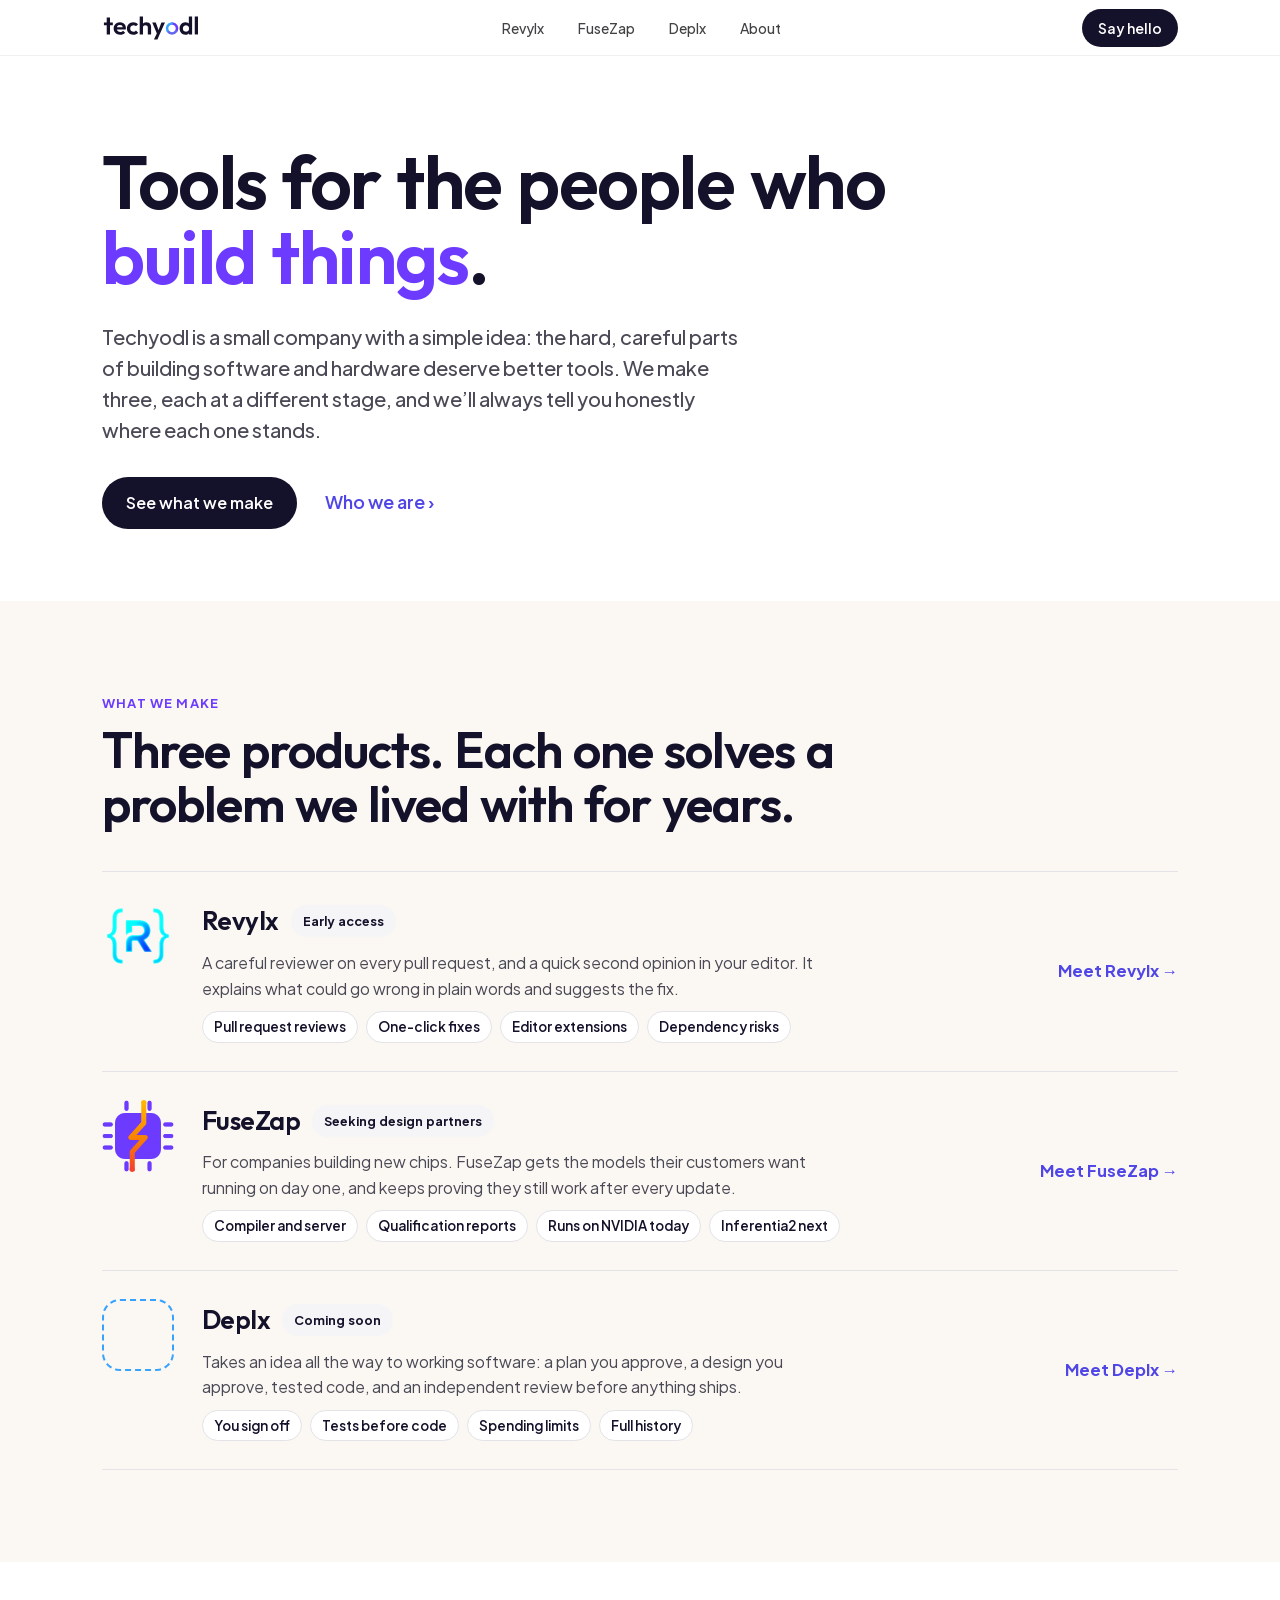
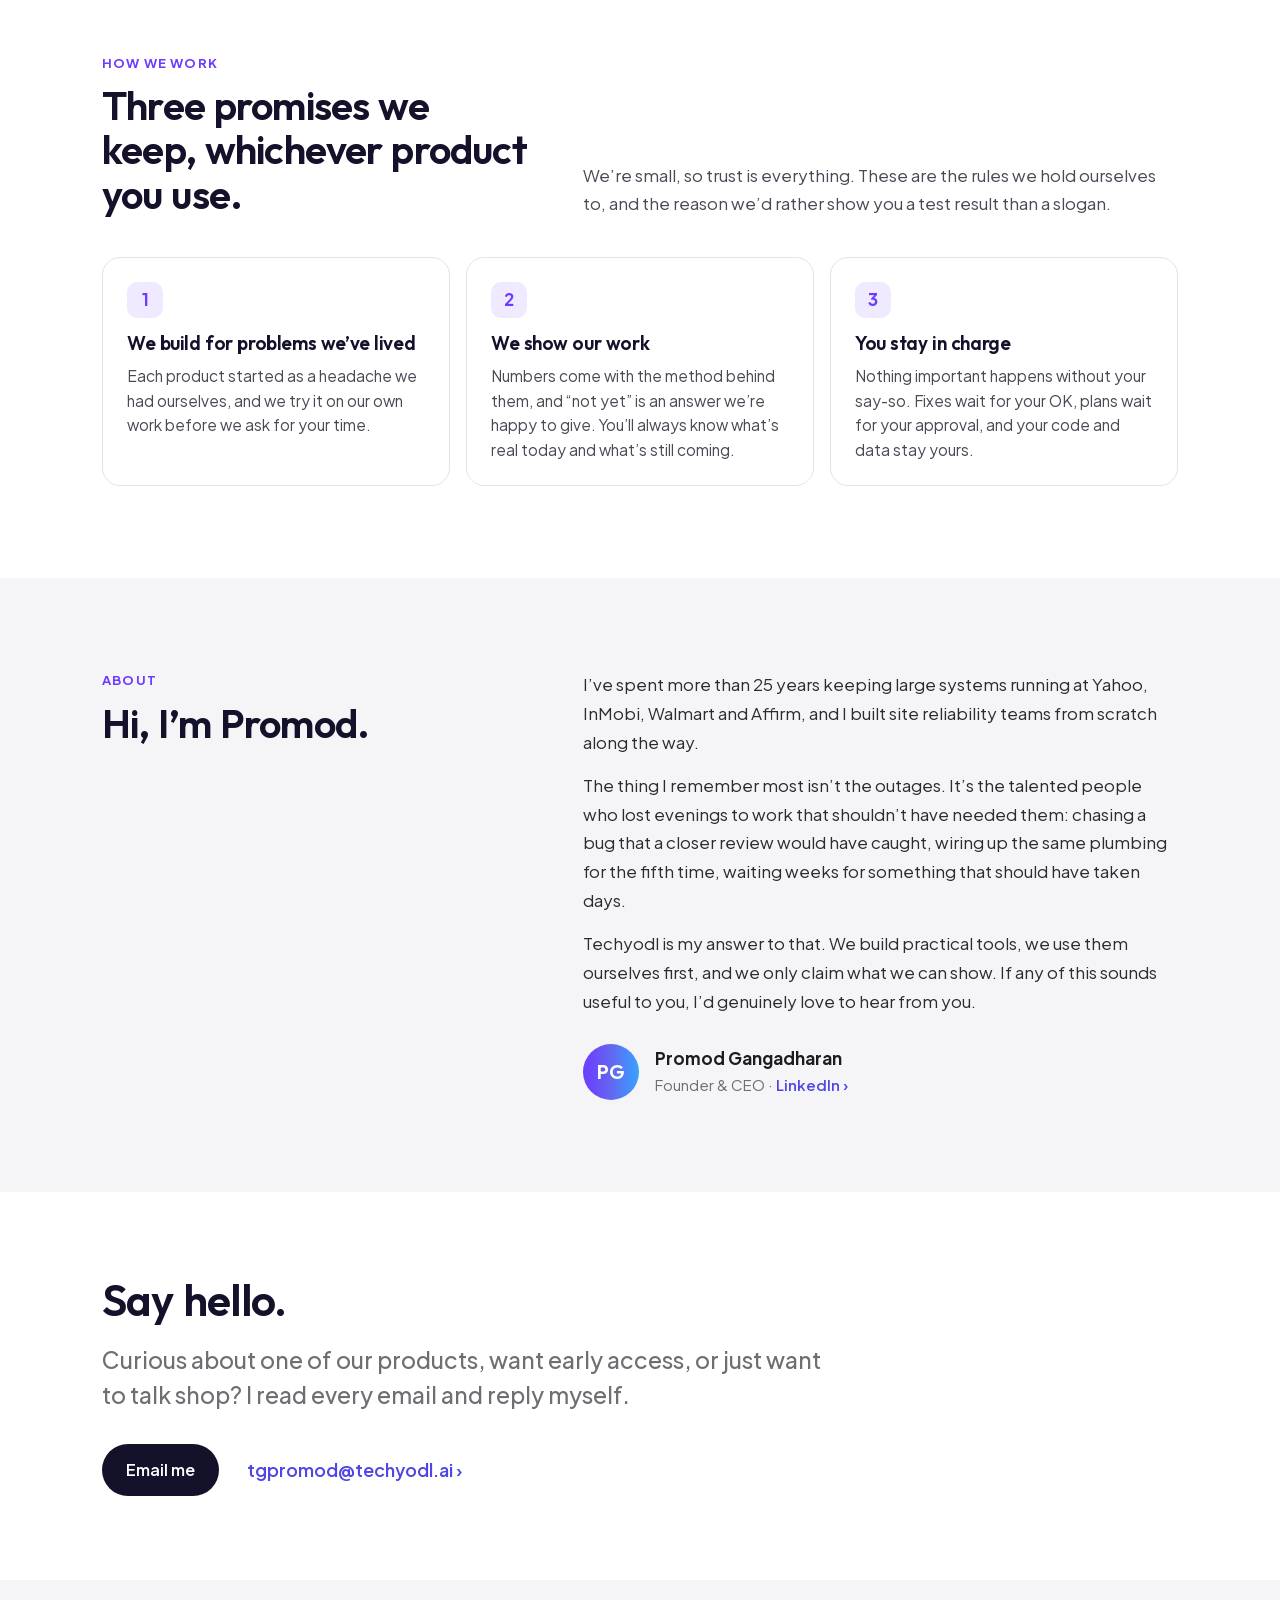
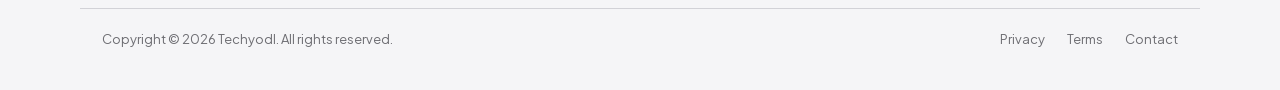
==== commit 715762ad: "Draft v6: denser layout and type, quiz fix, full Revylx feature page (4 code hosts, commands, editor" ====
--- a/index.html
+++ b/index.html
@@ -17,7 +17,7 @@
 <link rel="icon" href="/favicon.ico" sizes="any">
 <link rel="apple-touch-icon" href="/apple-touch-icon.png">
 <link rel="preload" href="fonts/outfit-latin.woff2" as="font" type="font/woff2" crossorigin>
-<link rel="stylesheet" href="styles.css?v=5">
+<link rel="stylesheet" href="styles.css?v=6">
 </head>
 <body>
 
@@ -45,24 +45,35 @@
     <div class="rows">
       <div class="row reveal">
         <img src="assets/revylx.png" alt="" width="72" height="72">
-        <div><h3>Revylx <span class="badge">Early access</span></h3><p>A careful reviewer on every pull request. It explains what could go wrong in plain words and suggests the fix.</p></div>
+        <div><h3>Revylx <span class="badge">Early access</span></h3><p>A careful reviewer on every pull request, and a quick second opinion in your editor. It explains what could go wrong in plain words and suggests the fix.</p><ul><li>Pull request reviews</li><li>One-click fixes</li><li>Editor extensions</li><li>Dependency risks</li></ul></div>
         <a class="go" href="revylx.html">Meet Revylx →</a>
       </div>
       <div class="row reveal d1">
         <img src="assets/fusezap.png" alt="" width="72" height="72">
-        <div><h3>FuseZap <span class="badge">Seeking design partners</span></h3><p>Gets new chips running the models their customers want, and keeps proving they still work after every update.</p></div>
+        <div><h3>FuseZap <span class="badge">Seeking design partners</span></h3><p>For companies building new chips. FuseZap gets the models their customers want running on day one, and keeps proving they still work after every update.</p><ul><li>Compiler and server</li><li>Qualification reports</li><li>Runs on NVIDIA today</li><li>Inferentia2 next</li></ul></div>
         <a class="go" href="fusezap.html">Meet FuseZap →</a>
       </div>
       <div class="row reveal d2">
         <div class="soon-logo" aria-hidden="true"></div>
-        <div><h3>Deplx <span class="badge">Coming soon</span></h3><p>Takes an idea all the way to working software, and checks with you at every step that matters.</p></div>
+        <div><h3>Deplx <span class="badge">Coming soon</span></h3><p>Takes an idea all the way to working software: a plan you approve, a design you approve, tested code, and an independent review before anything ships.</p><ul><li>You sign off</li><li>Tests before code</li><li>Spending limits</li><li>Full history</li></ul></div>
         <a class="go" href="deplx.html">Meet Deplx →</a>
       </div>
     </div>
   </div>
 </section>
 
-<section id="about">
+<section>
+  <div class="wrap">
+    <div class="sechead"><div><p class="eyebrow">How we work</p><h2>Three promises we keep, whichever product you use.</h2></div><p>We’re small, so trust is everything. These are the rules we hold ourselves to, and the reason we’d rather show you a test result than a slogan.</p></div>
+    <div class="grid3">
+      <div class="card reveal"><div class="ic">1</div><h3>We build for problems we’ve lived</h3><p>Each product started as a headache we had ourselves, and we try it on our own work before we ask for your time.</p></div>
+      <div class="card reveal d1"><div class="ic">2</div><h3>We show our work</h3><p>Numbers come with the method behind them, and “not yet” is an answer we’re happy to give. You’ll always know what’s real today and what’s still coming.</p></div>
+      <div class="card reveal d2"><div class="ic">3</div><h3>You stay in charge</h3><p>Nothing important happens without your say-so. Fixes wait for your OK, plans wait for your approval, and your code and data stay yours.</p></div>
+    </div>
+  </div>
+</section>
+
+<section class="alt" id="about">
   <div class="wrap split">
     <div><p class="eyebrow">About</p><h2>Hi, I’m Promod.</h2></div>
     <div class="prose">
@@ -74,7 +85,7 @@
   </div>
 </section>
 
-<section class="pcta alt" id="contact">
+<section class="pcta" id="contact">
   <div class="wrap">
     <h2 class="reveal">Say hello.</h2>
     <p class="sub reveal d1">Curious about one of our products, want early access, or just want to talk shop? I read every email and reply myself.</p>
--- a/styles.css
+++ b/styles.css
@@ -289,3 +289,68 @@
   .flow li { padding-left: 56px; }
   .pcta { padding: 80px 0; }
 }
+.bug .hintrow { display: flex; align-items: center; justify-content: space-between; gap: 12px; margin-top: 14px; min-height: 36px; }
+.bug .hintrow .hint { margin: 0 4px; }
+.bug .giveup { border: 1px solid var(--line); background: var(--white); color: var(--ink); font: 600 14px var(--body); padding: 7px 14px; border-radius: 999px; cursor: pointer; }
+.bug .giveup:hover { border-color: var(--ink); }
+.code button.ln:disabled { cursor: default; }
+/* ---------- v6: tighter rhythm, denser layout ---------- */
+body { font-size: 16.5px; line-height: 1.6; }
+section { padding: 92px 0; }
+@media (min-width: 1440px) { section { padding: 104px 0; } }
+.eyebrow { font-size: 13px; letter-spacing: .09em; color: var(--violet); margin-bottom: 10px; }
+.headline { font-size: clamp(32px, 4.2vw, 50px); line-height: 1.08; }
+.hero.home { padding: 88px 0 72px; }
+.hero.home h1 { font-size: clamp(42px, 6vw, 74px); }
+.hero.home .sub, .phero .sub { font-size: clamp(17px, 1.7vw, 20px); line-height: 1.55; }
+.phero { padding: 72px 0 56px; }
+.phero h1 { font-size: clamp(36px, 5.2vw, 62px); line-height: 1.06; }
+.split { grid-template-columns: minmax(0, 5fr) minmax(0, 7fr); gap: 56px; }
+.split h2, .prose h2 { font-size: clamp(28px, 3.2vw, 40px); line-height: 1.12; }
+.prose { max-width: 660px; }
+.prose p { font-size: 17px; line-height: 1.7; margin-bottom: 14px; }
+.flow li { padding-bottom: 22px; }
+.flow b { font-size: 19px; }
+.flow span { font-size: 16px; }
+.facts { margin-top: 40px; gap: 16px; }
+.facts > div { padding: 26px 28px; border-radius: 18px; }
+.facts h3 { font-size: 19px; margin-bottom: 10px; }
+.facts li { font-size: 15.5px; margin-bottom: 6px; }
+.pcta { padding: 84px 0; }
+.pcta h2 { font-size: clamp(30px, 3.8vw, 44px); }
+.rows { margin-top: 40px; }
+.row { padding: 28px 0; align-items: start; }
+.row h3 { font-size: 26px; }
+.row p { font-size: 16px; }
+.row ul { margin: 10px 0 0; padding: 0; list-style: none; display: flex; flex-wrap: wrap; gap: 8px; }
+.row ul li { font-size: 13.5px; font-weight: 600; color: var(--ink); background: var(--white); border: 1px solid var(--line); border-radius: 999px; padding: 4px 11px; }
+.row .go { align-self: center; }
+/* feature grid */
+.grid3 { display: grid; grid-template-columns: repeat(3, minmax(0, 1fr)); gap: 16px; margin-top: 40px; }
+.grid2 { display: grid; grid-template-columns: repeat(2, minmax(0, 1fr)); gap: 16px; margin-top: 40px; }
+.card { background: var(--white); border: 1px solid var(--line); border-radius: 18px; padding: 24px 24px 22px; }
+.alt .card, .warm .card { border-color: transparent; }
+.card h3 { font-size: 19px; line-height: 1.25; margin-bottom: 8px; }
+.card p { margin: 0; color: #4A4955; font-size: 15.5px; line-height: 1.6; }
+.card .ic { width: 36px; height: 36px; border-radius: 10px; display: grid; place-items: center; background: #EFEAFF; color: var(--violet); font-weight: 700; font-size: 17px; margin-bottom: 14px; }
+.card code, .prose code { font-family: 'JetBrains Mono', ui-monospace, monospace; font-size: .88em; background: var(--alt); padding: 1px 6px; border-radius: 6px; }
+.card .st { display: inline-block; margin-top: 12px; font-size: 12px; font-weight: 700; padding: 3px 9px; border-radius: 999px; background: #E6F6EC; color: #157F3B; }
+.card .st.soon { background: var(--alt); color: var(--grey); }
+.sechead { display: grid; grid-template-columns: minmax(0, 5fr) minmax(0, 7fr); gap: 56px; align-items: end; }
+.sechead h2 { font-size: clamp(28px, 3.2vw, 40px); line-height: 1.12; }
+.sechead p { margin: 0; color: #4A4955; font-size: 17px; line-height: 1.65; }
+.kv { width: 100%; border-collapse: collapse; margin-top: 32px; font-size: 15.5px; }
+.kv th { text-align: left; font-size: 12px; letter-spacing: .08em; text-transform: uppercase; color: var(--grey); padding: 10px 14px; border-bottom: 1.5px solid var(--line); }
+.kv td { padding: 13px 14px; border-bottom: 1px solid var(--line); vertical-align: top; color: #3A3A3F; }
+.kv td:first-child { font-weight: 700; color: var(--ink); white-space: nowrap; }
+.bug { margin-top: 36px; }
+@media (max-width: 1023px) { .grid3 { grid-template-columns: 1fr 1fr; } .sechead { grid-template-columns: 1fr; gap: 14px; } }
+@media (max-width: 767px) {
+  section { padding: 64px 0; }
+  .grid3, .grid2 { grid-template-columns: 1fr; margin-top: 28px; }
+  .phero { padding: 48px 0 40px; }
+  .kv td:first-child { white-space: normal; }
+  .kv { font-size: 14.5px; }
+  .pcta { padding: 64px 0; }
+}
+.sechead p.eyebrow { font-size: 13px; line-height: 1.4; color: var(--violet); margin: 0 0 10px; }
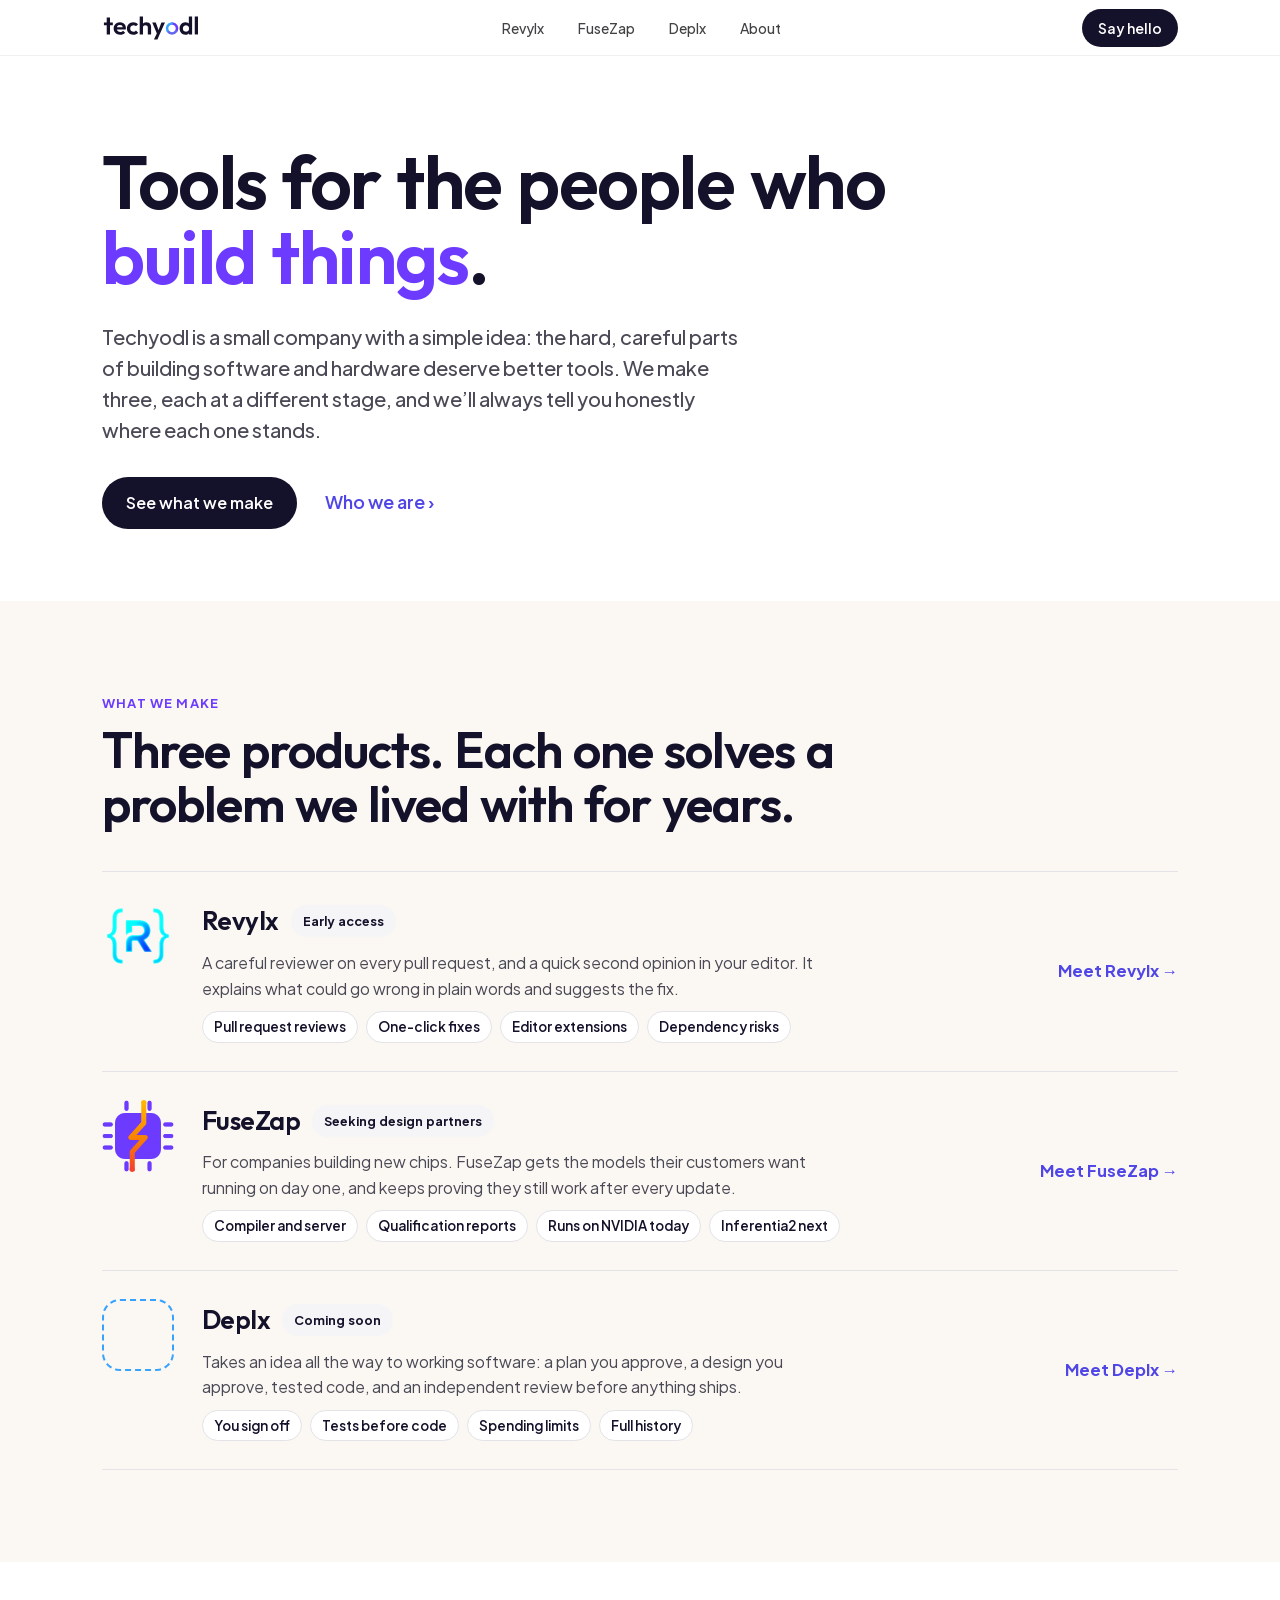
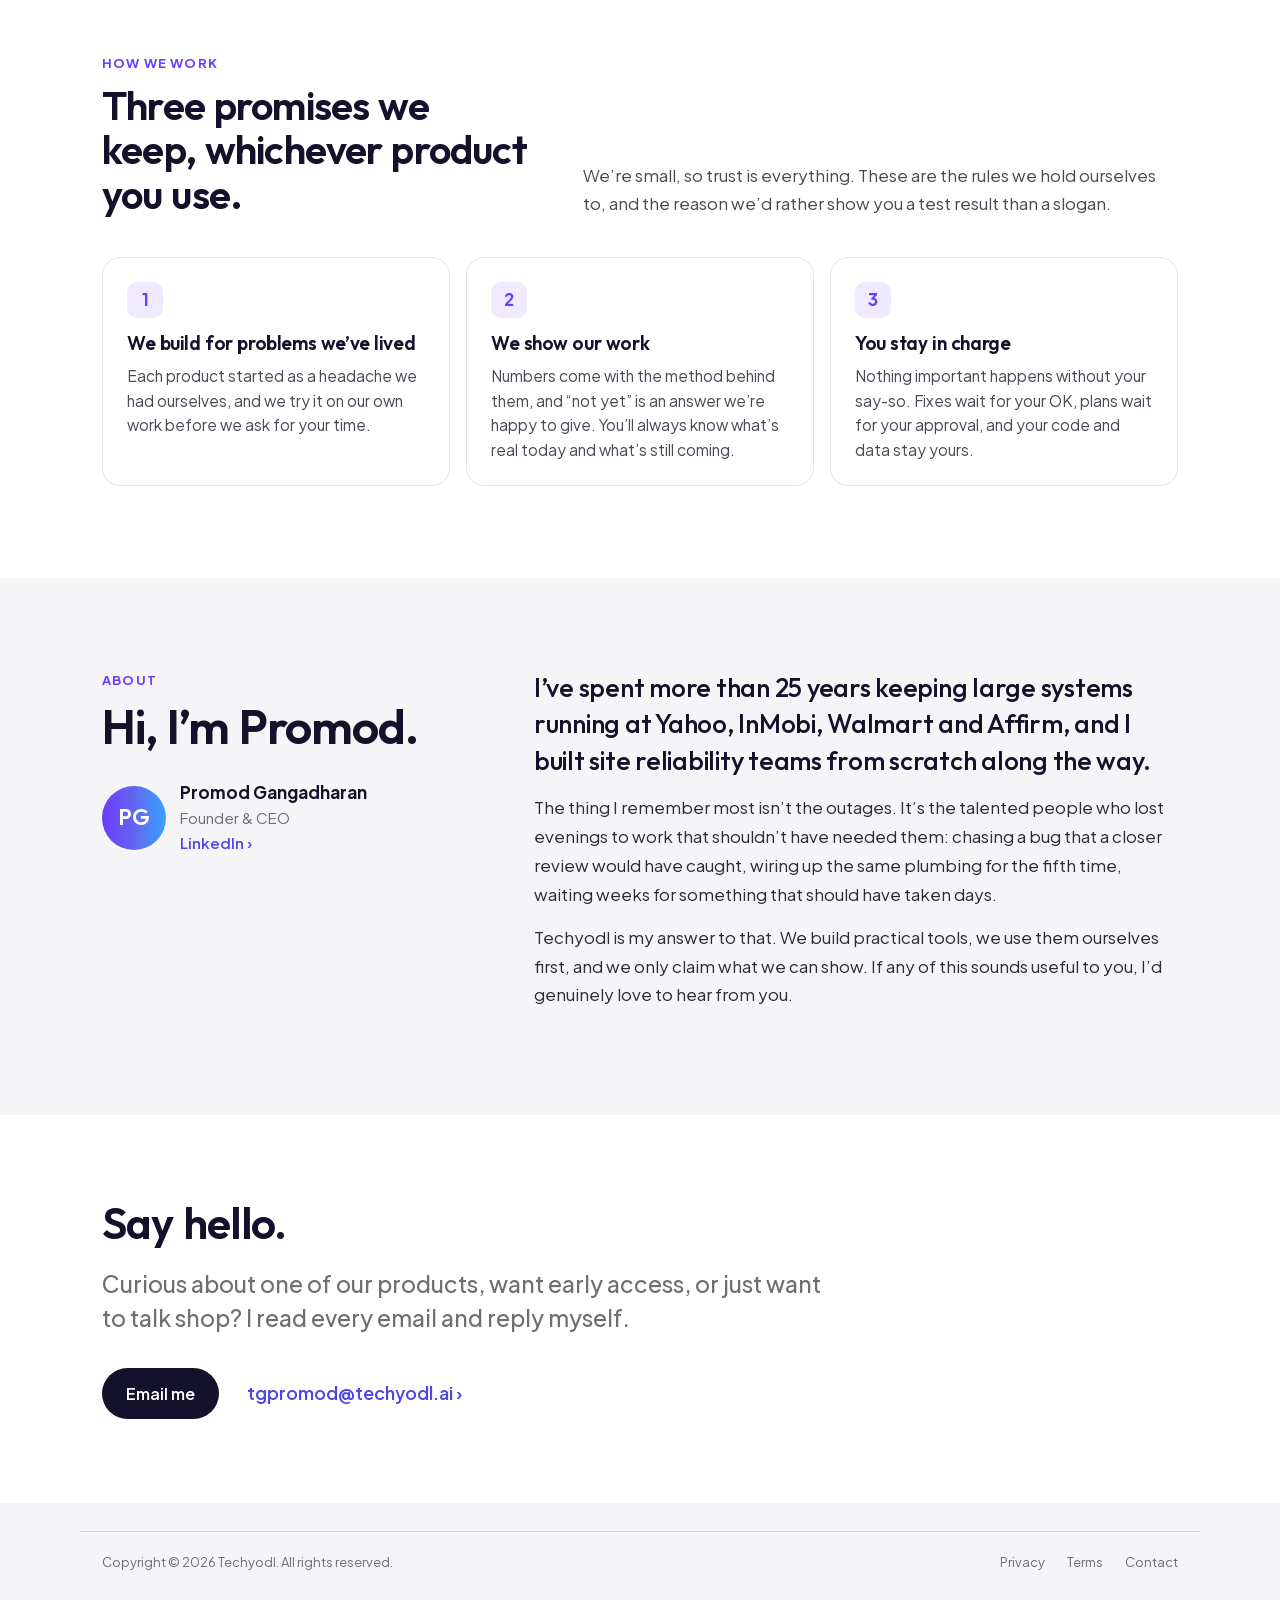
==== commit 75a01ea1: "Fix phone layout: two-column sections stack on phones; redesigned About block (CSS v7)" ====
--- a/index.html
+++ b/index.html
@@ -17,7 +17,7 @@
 <link rel="icon" href="/favicon.ico" sizes="any">
 <link rel="apple-touch-icon" href="/apple-touch-icon.png">
 <link rel="preload" href="fonts/outfit-latin.woff2" as="font" type="font/woff2" crossorigin>
-<link rel="stylesheet" href="styles.css?v=6">
+<link rel="stylesheet" href="styles.css?v=7">
 </head>
 <body>
 
@@ -74,13 +74,16 @@
 </section>
 
 <section class="alt" id="about">
-  <div class="wrap split">
-    <div><p class="eyebrow">About</p><h2>Hi, I’m Promod.</h2></div>
-    <div class="prose">
-      <p>I’ve spent more than 25 years keeping large systems running at Yahoo, InMobi, Walmart and Affirm, and I built site reliability teams from scratch along the way.</p>
+  <div class="wrap about">
+    <div class="about-id">
+      <p class="eyebrow">About</p>
+      <h2>Hi, I’m Promod.</h2>
+      <div class="sig"><div class="av" aria-hidden="true">PG</div><div><b>Promod Gangadharan</b><span>Founder &amp; CEO</span><a class="more" href="https://www.linkedin.com/in/promodk" target="_blank" rel="noopener">LinkedIn ›</a></div></div>
+    </div>
+    <div class="prose about-note">
+      <p class="about-lead">I’ve spent more than 25 years keeping large systems running at Yahoo, InMobi, Walmart and Affirm, and I built site reliability teams from scratch along the way.</p>
       <p>The thing I remember most isn’t the outages. It’s the talented people who lost evenings to work that shouldn’t have needed them: chasing a bug that a closer review would have caught, wiring up the same plumbing for the fifth time, waiting weeks for something that should have taken days.</p>
       <p>Techyodl is my answer to that. We build practical tools, we use them ourselves first, and we only claim what we can show. If any of this sounds useful to you, I’d genuinely love to hear from you.</p>
-      <div class="note-card" style="margin:28px 0 0;padding:0;background:transparent"><div class="sig" style="margin-top:0"><div class="av" aria-hidden="true">PG</div><div><b>Promod Gangadharan</b><span>Founder &amp; CEO · <a class="more" style="font-size:15px" href="https://www.linkedin.com/in/promodk" target="_blank" rel="noopener">LinkedIn ›</a></span></div></div></div>
     </div>
   </div>
 </section>
--- a/styles.css
+++ b/styles.css
@@ -354,3 +354,20 @@
   .pcta { padding: 64px 0; }
 }
 .sechead p.eyebrow { font-size: 13px; line-height: 1.4; color: var(--violet); margin: 0 0 10px; }
+.flow span { display: block; } .flow li { overflow-wrap: break-word; }
+/* v7: phone stacking (must follow the v6 desktop grid rules) + about block */
+.about { display: grid; grid-template-columns: minmax(0, 4fr) minmax(0, 7fr); gap: 64px; align-items: start; }
+.about-id h2 { font-size: clamp(32px, 4vw, 48px); line-height: 1.05; }
+.about-id .sig { display: flex; align-items: center; gap: 14px; margin-top: 28px; }
+.about-id .av { width: 64px; height: 64px; flex: none; border-radius: 50%; background: var(--family); color: #fff; display: grid; place-items: center; font-family: var(--display); font-weight: 600; font-size: 22px; }
+.about-id .sig b { display: block; font-size: 17px; color: var(--ink); }
+.about-id .sig span { display: block; color: var(--grey); font-size: 15px; }
+.about-id .sig .more { font-size: 15px; }
+.about-note .about-lead { font-family: var(--display); font-size: clamp(21px, 2.2vw, 26px); line-height: 1.4; color: var(--ink); font-weight: 500; letter-spacing: -0.01em; }
+@media (max-width: 1023px) {
+  .split, .sechead, .about { grid-template-columns: 1fr; gap: 24px; }
+}
+@media (max-width: 767px) {
+  .about-id .sig { margin-top: 20px; }
+  .about-id .av { width: 52px; height: 52px; font-size: 18px; }
+}
